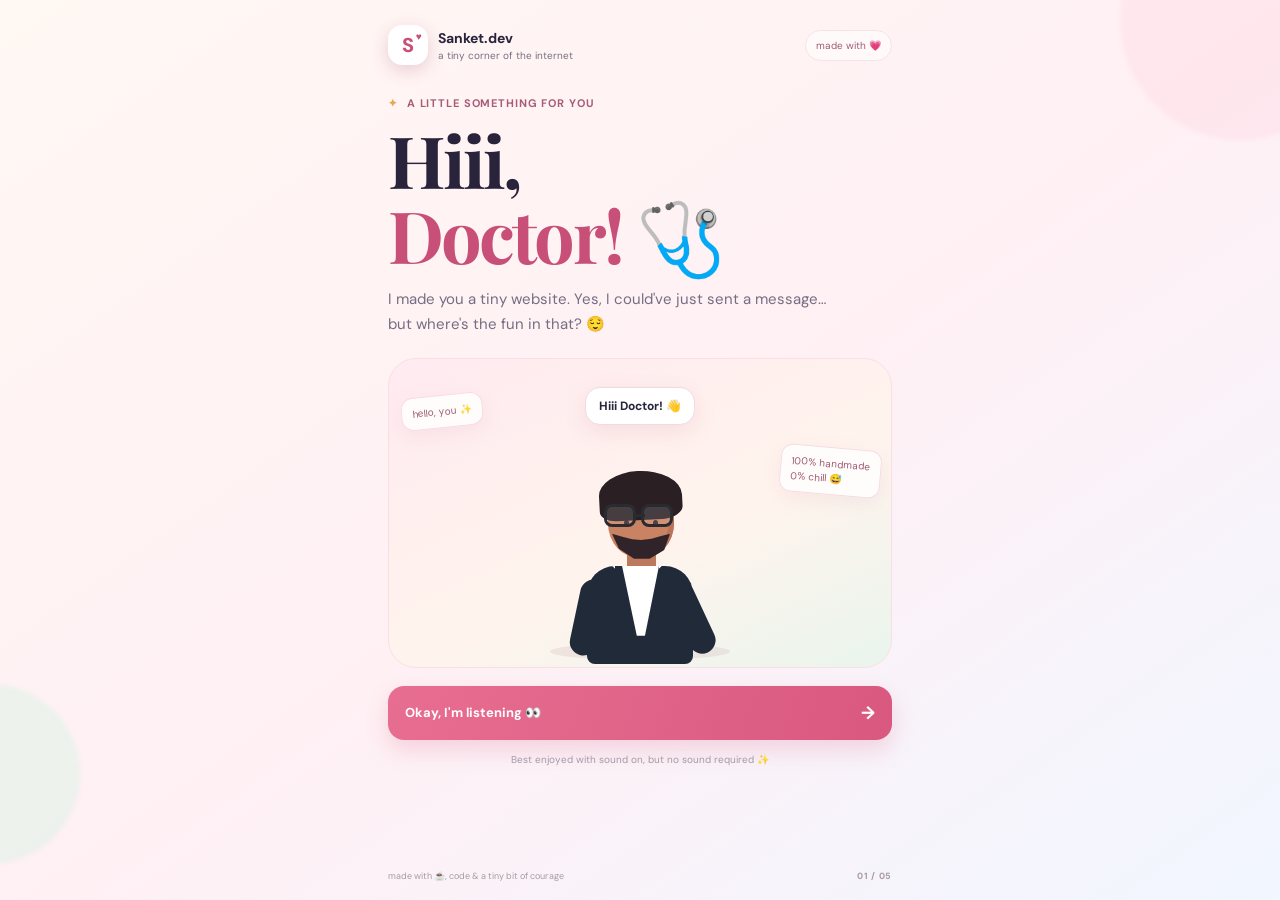
==== index.html @ 3d5e7c4a "Add files via upload" ====
<!doctype html>
<html lang="en">
<head>
  <meta charset="utf-8">
  <meta name="viewport" content="width=device-width, initial-scale=1, viewport-fit=cover">
  <meta name="theme-color" content="#fff5f0">
  <meta name="description" content="A tiny, playful website about fries, biryani, and good conversations.">
  <title>Hi, Doctor! 💗</title>
  <link rel="stylesheet" href="style.css">
</head>
<body>
  <div class="ambient ambient-one"></div>
  <div class="ambient ambient-two"></div>
  <main class="app-shell">
    <header class="topbar">
      <div class="brand-mark">S<span>♥</span></div>
      <div class="brand-copy"><strong>Sanket.dev</strong><small>a tiny corner of the internet</small></div>
      <div class="top-pill">made with 💗</div>
    </header>

    <section class="screen active" id="welcome" aria-labelledby="welcome-title">
      <div class="eyebrow"><span class="sparkle">✦</span> A little something for you</div>
      <h1 id="welcome-title">Hiii,<br><span class="pink-text">Doctor!</span> 🩺</h1>
      <p class="lead">I made you a tiny website. Yes, I could've just sent a message… but where's the fun in that? 😌</p>
      <div class="hero-stage">
        <div class="float-note note-left">hello, you ✨</div>
        <div class="avatar avatar-me" aria-label="A playful illustration of Sanket">
          <div class="hair"></div><div class="glasses"><i></i><i></i></div>
          <div class="face"><span class="eye e1"></span><span class="eye e2"></span><span class="smile"></span><span class="beard"></span></div>
          <div class="neck"></div><div class="body"><span class="shirt"></span><span class="lapel"></span></div>
          <div class="arm arm-left"></div><div class="arm arm-right"></div>
        </div>
        <div class="speech speech-me">Hiii Doctor! 👋</div>
        <div class="float-note note-right">100% handmade<br>0% chill 😅</div>
        <div class="floor-shadow"></div>
      </div>
      <button class="primary-btn" data-next="hello">Okay, I'm listening 👀 <span>→</span></button>
      <p class="tiny-note">Best enjoyed with sound on, but no sound required ✨</p>
    </section>

    <section class="screen" id="hello" aria-labelledby="hello-title">
      <div class="eyebrow">Plot twist: you showed up 💫</div>
      <h2 id="hello-title">And then… <span class="pink-text">you arrived.</span></h2>
      <p class="lead">Suddenly, this little corner got a lot cuter.</p>
      <div class="meet-stage">
        <div class="person-wrap person-left">
          <div class="avatar avatar-me small-avatar">
            <div class="hair"></div><div class="glasses"><i></i><i></i></div><div class="face"><span class="eye e1"></span><span class="eye e2"></span><span class="smile"></span><span class="beard"></span></div><div class="neck"></div><div class="body"><span class="shirt"></span><span class="lapel"></span></div><div class="arm arm-left"></div><div class="arm arm-right"></div>
          </div>
          <span class="person-label">Sanket</span>
        </div>
        <div class="handshake">🤝<span>nice to meet you!</span></div>
        <div class="person-wrap person-right">
          <div class="avatar avatar-her small-avatar">
            <div class="hair"></div><div class="face"><span class="eye e1"></span><span class="eye e2"></span><span class="smile"></span><span class="bindi"></span></div><div class="earring earring-left">✦</div><div class="earring earring-right">✦</div><div class="neck"></div><div class="body"><span class="saree-fold"></span><span class="saree-border"></span></div><div class="arm arm-left"></div><div class="arm arm-right"></div>
          </div>
          <span class="person-label">Doctor 💚</span>
        </div>
        <div class="speech speech-her">Hi! 😊</div>
        <div class="heart-float">♡</div>
      </div>
      <div class="soft-card"><span class="card-icon">💬</span><p><strong>My opening line?</strong><br>I'm much smoother in code than in real life. Please be patient. 😂</p></div>
      <button class="primary-btn" data-next="cafe">Continue the story <span>→</span></button>
    </section>

    <section class="screen" id="cafe" aria-labelledby="cafe-title">
      <div class="eyebrow">Chapter 02 · Café conversations ☕</div>
      <h2 id="cafe-title">Tell me about <span class="pink-text">you.</span></h2>
      <p class="lead">Here's what I remember about the lovely human behind the stethoscope…</p>
      <div class="cafe-scene">
        <div class="cafe-window"><span>☀️</span><i></i><i></i></div>
        <div class="table-top"></div>
        <div class="cafe-people">
          <div class="cafe-person">
            <div class="mini-head her-head">👩🏻‍⚕️</div>
            <div class="mini-body her-body"></div>
            <div class="cup">☕</div>
          </div>
          <div class="cafe-person">
            <div class="mini-head me-head">👨🏻‍💻</div>
            <div class="mini-body me-body"></div>
            <div class="cup">☕</div>
          </div>
        </div>
        <div class="table-front"></div>
        <span class="cafe-caption">coffee + conversations = a good start</span>
      </div>
      <div class="interest-grid">
        <article class="interest-card"><span>🍟</span><strong>Fries & biryani</strong><small>the important food groups</small></article>
        <article class="interest-card"><span>🎨</span><strong>Art & writing</strong><small>a creative soul</small></article>
        <article class="interest-card"><span>🩺</span><strong>MBBS life</strong><small>smart and hardworking</small></article>
        <article class="interest-card"><span>🚗</span><strong>Learning to drive</strong><small>future road-trip energy</small></article>
      </div>
      <div class="soft-card me-card"><span class="card-icon">🧑🏻‍💻</span><p><strong>And me?</strong><br>I love travelling, exploring new places, and building things with technology. Sometimes I build websites instead of just saying what I mean. Case in point: this one. 😅</p></div>
      <div class="green-flag"><span>💚</span><p><strong>Green flags matter.</strong><br>Clear communication, emotional intelligence, and small thoughtful gestures. No disappearing acts—unless the Wi-Fi disappears.</p></div>
      <button class="primary-btn" data-next="question">I have one important question… <span>→</span></button>
    </section>

    <section class="screen" id="question" aria-labelledby="question-title">
      <div class="eyebrow">The very important food proposal 🍟</div>
      <div class="question-art"><span class="food food-fries">🍟</span><span class="food food-biryani">🍛</span><span class="food food-heart">💗</span><span class="food food-coffee">☕</span></div>
      <h2 id="question-title">Are you ready for<br><span class="pink-text">fries & biryani?</span></h2>
      <p class="lead">Good food, zero pressure, and a chance to see if the conversation is as good offline. 😊</p>
      <div class="choice-buttons">
        <button class="primary-btn yes-btn" id="yesBtn">Yes, let's do it! 💗 <span>→</span></button>
        <button class="secondary-btn" id="thinkBtn">Need to think… 🤔</button>
      </div>
      <div class="reaction" id="reaction" role="status" aria-live="polite" hidden></div>
      <div class="dramatic-scene" id="dramaticScene" hidden>
        <div class="fainted">😵‍💫</div>
        <strong>Doctor, I need a doctor…</strong>
        <p>Six “Need to think…” clicks. My dramatic little heart couldn't handle the suspense. 💔😂</p>
        <button class="secondary-btn" id="reviveBtn">Revive him? 🩹</button>
      </div>
      <p class="tiny-note">P.S. Biryani is a serious commitment. I respect that. 😌</p>
    </section>

    <section class="screen" id="connect" aria-labelledby="connect-title">
      <div class="success-hearts">💗 ✨ 💗</div>
      <div class="eyebrow">She said yes! Or at least yes to the idea 🥹</div>
      <h2 id="connect-title">Okay, one tiny<br><span class="pink-text">question, Doctor…</span></h2>
      <p class="lead">Since we agree on fries, biryani and good conversations… may I have your Instagram or phone number?</p>
      <div class="permission-card">
        <span class="permission-icon">📱</span>
        <strong>Only if you're comfortable sharing. ❤️</strong>
        <small>You choose what you'd like to share—no pressure at all.</small>
      </div>
      <div class="choice-buttons">
        <button class="primary-btn" id="instaBtn">Instagram, maybe? 📸 <span>→</span></button>
        <button class="secondary-btn" id="phoneBtn">Phone number 📞</button>
        <button class="text-btn" id="laterBtn">I'll share when I'm ready 😊</button>
      </div>
      <div class="share-panel" id="sharePanel" hidden>
        <p id="shareMessage"></p>
        <p class="share-note">This is a demo page: nothing is sent or stored. If she chooses to share, she can tell you directly or use your profile link if you add one before publishing.</p>
      </div>
      <p class="tiny-note">Whatever your answer, thank you for making it to the end. You're pretty cool. 🌷</p>
    </section>

    <footer class="footer"><span>made with ☕, code & a tiny bit of courage</span><span id="progress">01 / 05</span></footer>
  </main>
  <script src="script.js"></script>
</body>
</html>
---- style.css ----
@import url('https://fonts.googleapis.com/css2?family=DM+Sans:wght@400;500;600;700&family=Playfair+Display:wght@600;700;800&display=swap');
:root{--ink:#29233b;--muted:#756e83;--pink:#ef7e9c;--pink-dark:#c74f78;--cream:#fff8f3;--mint:#dff2e8;--line:#f0dfe0;--shadow:0 20px 55px rgba(99,55,80,.12)}
*{box-sizing:border-box}html{scroll-behavior:smooth}body{margin:0;min-height:100vh;background:linear-gradient(145deg,#fff8f3 0%,#fff0f4 52%,#f1f6ff 100%);font-family:'DM Sans',sans-serif;color:var(--ink);overflow-x:hidden}.ambient{position:fixed;border-radius:50%;filter:blur(2px);opacity:.48;pointer-events:none;z-index:0}.ambient-one{width:240px;height:240px;top:-100px;right:-80px;background:#ffdce7}.ambient-two{width:180px;height:180px;bottom:4%;left:-100px;background:#d9f2e6}.app-shell{position:relative;z-index:1;width:min(100%,560px);min-height:100vh;margin:0 auto;padding:18px 20px 14px;display:flex;flex-direction:column}.topbar{display:flex;align-items:center;gap:10px;margin-bottom:24px}.brand-mark{width:40px;height:40px;border-radius:14px;background:#fff;display:grid;place-items:center;font-weight:800;font-size:20px;box-shadow:0 5px 18px #e9cbd5;color:var(--pink-dark);position:relative}.brand-mark span{font-size:10px;position:absolute;right:6px;top:5px}.brand-copy{display:flex;flex-direction:column;gap:2px}.brand-copy strong{font-size:14px}.brand-copy small{font-size:10px;color:var(--muted)}.top-pill{margin-left:auto;background:#fff9;border:1px solid #f4e4e7;border-radius:30px;padding:8px 10px;font-size:10px;color:#a15b76}.screen{display:none;animation:screenIn .55s cubic-bezier(.2,.8,.2,1) both;flex:1}.screen.active{display:flex;flex-direction:column}@keyframes screenIn{from{opacity:0;transform:translateY(14px)}to{opacity:1;transform:translateY(0)}}.eyebrow{font-size:11px;letter-spacing:.08em;text-transform:uppercase;color:#a85c79;font-weight:700;margin:7px 0 12px}.sparkle{color:#e9a84d;margin-right:5px}h1,h2{font-family:'Playfair Display',serif;letter-spacing:-.04em;margin:0;line-height:1.04}h1{font-size:clamp(48px,13vw,72px)}h2{font-size:clamp(34px,9vw,47px)}.pink-text{color:var(--pink-dark)}.lead{font-size:14px;line-height:1.7;color:var(--muted);margin:15px 0 18px;max-width:440px}.hero-stage{height:285px;position:relative;display:flex;align-items:flex-end;justify-content:center;margin:2px 0 18px;overflow:hidden;border-radius:28px;background:linear-gradient(155deg,#ffeaf0,#fff4ed 58%,#e9f5ed);border:1px solid #f9dfe5}.avatar{position:relative;width:132px;height:205px;flex:none;animation:walkIn 1.15s cubic-bezier(.2,.8,.2,1) both;transform-origin:bottom center}.avatar-me{z-index:2}.hair{position:absolute;z-index:4;width:83px;height:49px;left:25px;top:9px;background:#2a2024;border-radius:48% 52% 25% 20%;transform:rotate(-3deg)}.face{position:absolute;z-index:3;top:24px;left:34px;width:66px;height:72px;border-radius:43% 43% 48% 48%;background:#c98262;box-shadow:inset -5px -2px 0 #b87358}.glasses{position:absolute;z-index:6;top:42px;left:30px;width:75px;display:flex;gap:5px}.glasses i{display:block;width:32px;height:23px;border:3px solid #292b31;border-radius:8px;background:#ffffff22}.glasses:after{content:"";position:absolute;top:10px;left:32px;width:9px;height:3px;background:#292b31}.eye{position:absolute;top:34px;width:5px;height:6px;border-radius:50%;background:#34232a}.e1{left:16px}.e2{right:16px}.smile{position:absolute;left:25px;top:51px;width:18px;height:9px;border-bottom:2px solid #6e3034;border-radius:50%}.beard{position:absolute;left:4px;right:4px;bottom:-1px;height:25px;background:#30242a;border-radius:0 0 45% 45%;clip-path:polygon(0 0,18% 12%,35% 22%,50% 25%,68% 20%,83% 10%,100% 0,90% 65%,65% 100%,38% 100%,12% 60%)}.neck{position:absolute;top:85px;left:53px;width:29px;height:27px;background:#bd795d;z-index:2}.body{position:absolute;top:104px;left:13px;width:106px;height:98px;background:#202a39;border-radius:28px 28px 8px 8px;z-index:2;overflow:hidden}.shirt{position:absolute;left:35px;top:0;width:37px;height:70px;background:#fff;clip-path:polygon(0 0,100% 0,62% 100%,40% 100%)}.lapel{position:absolute;left:25px;top:0;width:50px;height:40px;border-left:3px solid #fff;border-right:3px solid #fff;clip-path:polygon(0 0,50% 60%,100% 0)}.arm{position:absolute;z-index:1;top:117px;width:27px;height:77px;border-radius:18px;background:#202a39}.arm-left{left:1px;transform:rotate(12deg)}.arm-right{right:1px;transform:rotate(-25deg)}.float-note{position:absolute;font-size:10px;line-height:1.5;color:#9d5873;background:#ffffffd9;border:1px solid #f6dce4;padding:8px 10px;border-radius:12px;box-shadow:0 6px 18px #d6a7b52b}.note-left{left:12px;top:36px;transform:rotate(-6deg)}.note-right{right:10px;top:88px;transform:rotate(5deg)}.speech{position:absolute;z-index:7;background:#fff;border:1px solid #f4d9e1;padding:10px 13px;border-radius:15px;box-shadow:0 7px 22px #b76a7d22;font-size:12px;font-weight:700;animation:bob 2.5s ease-in-out infinite}.speech-me{top:28px;left:50%;transform:translateX(-50%)}.floor-shadow{position:absolute;bottom:7px;width:180px;height:17px;background:#b27b8c24;border-radius:50%}.primary-btn,.secondary-btn,.text-btn{font-family:inherit;font-size:13px;font-weight:700;border:0;border-radius:16px;padding:15px 17px;cursor:pointer;transition:transform .2s,box-shadow .2s;display:flex;align-items:center;justify-content:center;gap:10px;width:100%;-webkit-tap-highlight-color:transparent}.primary-btn{background:linear-gradient(110deg,#e86e91,#d95880);color:white;box-shadow:0 10px 22px #d9588036}.primary-btn span{font-size:18px;margin-left:auto}.primary-btn:active,.secondary-btn:active{transform:scale(.98)}.secondary-btn{background:#fff;color:#72586b;border:1px solid #efd9e2;box-shadow:0 5px 15px #7c49620b}.text-btn{background:transparent;color:#8a7180;font-weight:600;padding:12px}.tiny-note{text-align:center;font-size:10px;color:#a49aa6;margin:12px 0 5px;line-height:1.5}.meet-stage{height:300px;position:relative;border-radius:28px;background:linear-gradient(140deg,#f5e8fa,#fff1e8 55%,#e4f5ec);border:1px solid #f1e0e7;overflow:hidden;display:flex;align-items:flex-end;justify-content:space-around;padding:0 10px;margin:5px 0 18px}.person-wrap{display:flex;flex-direction:column;align-items:center;z-index:2}.small-avatar{transform:scale(.82);transform-origin:bottom center;margin-bottom:-2px}.avatar-her .hair{left:21px;width:91px;height:111px;top:0;border-radius:48% 48% 18% 18%;background:#201b20}.avatar-her .face{top:26px;left:36px;width:60px;height:70px;background:#e3ac8b;box-shadow:inset -4px -2px #cf977b}.avatar-her .eye{top:35px}.avatar-her .smile{top:51px;border-color:#a84f5d}.avatar-her .bindi{position:absolute;left:29px;top:25px;width:5px;height:5px;background:#b73555;border-radius:50%}.avatar-her .body{left:9px;width:112px;height:99px;background:#769c7c;border-radius:22px 22px 0 0}.avatar-her .saree-fold{position:absolute;inset:0;background:linear-gradient(125deg,transparent 0 32%,#c4a05c 33% 37%,#64896c 38% 62%,#e1c477 63% 67%,#789f7d 68%)}.avatar-her .saree-border{position:absolute;right:8px;top:0;width:8px;height:100%;background:#c8a45d}.earring{position:absolute;z-index:7;top:76px;color:#d9b65e;font-size:17px}.earring-left{left:26px}.earring-right{right:24px}.person-label{font-size:11px;background:#fff;padding:6px 11px;border-radius:20px;margin-bottom:13px;box-shadow:0 4px 10px #6b4a5012}.handshake{position:absolute;top:46%;left:50%;transform:translate(-50%,-50%);font-size:32px;z-index:5;animation:bob 2s ease-in-out infinite;display:flex;flex-direction:column;align-items:center}.handshake span{font-size:9px;color:#9b6479;background:#fff;padding:5px 7px;border-radius:8px;white-space:nowrap;margin-top:4px}.speech-her{right:13px;top:22px}.heart-float{position:absolute;top:40px;left:24px;font-size:32px;color:#e8789b;animation:bob 2.7s infinite}.soft-card,.green-flag{display:flex;gap:12px;align-items:flex-start;background:#ffffffb8;border:1px solid #f1e1e7;border-radius:18px;padding:14px;margin:0 0 14px}.card-icon{font-size:23px}.soft-card p,.green-flag p{margin:0;font-size:12px;line-height:1.65;color:var(--muted)}.soft-card strong,.green-flag strong{color:var(--ink)}.cafe-scene{height:205px;position:relative;overflow:hidden;border-radius:24px;margin:0 0 17px;background:linear-gradient(#f8e5dc,#fff0e8);border:1px solid #f0dbd6}.cafe-window{position:absolute;top:15px;left:18px;width:105px;height:78px;border:5px solid #fffaf0;border-radius:7px;background:linear-gradient(140deg,#c7e6ed,#f7e9cb);display:flex;align-items:center;justify-content:center;gap:20px}.cafe-window span{font-size:23px}.cafe-window i{height:100%;width:3px;background:#fffaf0}.table-top{position:absolute;bottom:44px;left:7%;right:7%;height:23px;border-radius:50%;background:#b77c63;box-shadow:0 6px 0 #99614f}.table-front{position:absolute;bottom:0;left:19%;right:19%;height:48px;background:#b77c63;clip-path:polygon(0 0,100% 0,85% 100%,15% 100%)}.cafe-people{position:absolute;bottom:45px;left:22%;right:22%;display:flex;justify-content:space-between;z-index:2}.cafe-person{position:relative;width:75px;height:105px}.mini-head{position:absolute;top:0;width:58px;height:57px;border-radius:48% 48% 43% 43%;display:grid;place-items:center;font-size:37px;z-index:2}.her-head{left:0;background:#edc0a7}.me-head{right:0;background:#d5a184}.mini-body{position:absolute;bottom:0;width:65px;height:65px;border-radius:25px 25px 0 0}.her-body{left:-4px;background:#789a7a}.me-body{right:-4px;background:#303c4d}.cup{position:absolute;z-index:5;bottom:12px;left:28px;font-size:20px}.cafe-caption{position:absolute;bottom:10px;left:0;right:0;text-align:center;font-size:10px;color:#fff7f0;z-index:4}.interest-grid{display:grid;grid-template-columns:1fr 1fr;gap:9px;margin-bottom:14px}.interest-card{padding:13px 11px;border-radius:17px;border:1px solid #f2e2e8;background:#ffffffc9;display:grid;grid-template-columns:34px 1fr;align-items:center;column-gap:7px;box-shadow:0 6px 15px #9a637b08}.interest-card>span{font-size:25px;grid-row:span 2}.interest-card strong{font-size:11px}.interest-card small{font-size:9px;color:#9a8b9a;margin-top:3px}.me-card{background:#f1f7ff;border-color:#e0eaf8}.green-flag{background:#eff8f0;border-color:#d8ebdc;margin-bottom:16px}.green-flag>span{font-size:23px}.question-art{height:155px;position:relative;display:flex;align-items:center;justify-content:center;gap:14px;margin:0 0 7px;background:radial-gradient(ellipse at center,#fff 0,#fff4f6 65%,transparent 66%)}.food{display:inline-grid;place-items:center;border-radius:22px;background:#fff;box-shadow:0 12px 28px #c77d8e20;animation:bob 2.5s ease-in-out infinite}.food-fries{font-size:49px;width:86px;height:86px;transform:rotate(-9deg)}.food-biryani{font-size:46px;width:88px;height:88px;animation-delay:.3s;transform:rotate(7deg)}.food-heart{position:absolute;top:0;right:17%;font-size:24px;background:transparent;box-shadow:none;animation:heartBeat 1.4s infinite}.food-coffee{position:absolute;bottom:0;left:16%;font-size:25px;background:transparent;box-shadow:none}.choice-buttons{display:flex;flex-direction:column;gap:10px;margin-top:8px}.yes-btn{margin-bottom:0}.reaction{background:#fff;border:1px solid #f1dce4;border-radius:16px;padding:13px 14px;margin-top:13px;font-size:12px;line-height:1.6;color:#8b526b;text-align:center;animation:screenIn .3s both}.dramatic-scene{margin-top:15px;border-radius:20px;padding:18px;text-align:center;background:#f3eafb;border:1px solid #e5d7f3;animation:screenIn .45s both}.fainted{font-size:46px;animation:wobble 1.2s infinite}.dramatic-scene strong{display:block;margin:8px 0}.dramatic-scene p{font-size:12px;line-height:1.6;color:#796c88}.success-hearts{text-align:center;font-size:28px;letter-spacing:8px;margin:15px 0 17px;animation:heartBeat 1.4s infinite}.permission-card{background:#eff8f0;border:1px solid #d6ebdc;border-radius:20px;padding:19px;display:flex;flex-direction:column;align-items:center;text-align:center;gap:9px;margin:5px 0 14px}.permission-icon{font-size:34px}.permission-card strong{font-size:13px}.permission-card small{font-size:11px;line-height:1.5;color:#728577}.share-panel{background:#fff;border:1px solid #f0dce3;border-radius:16px;padding:13px;margin-top:12px;animation:screenIn .3s both}.share-panel p{font-size:12px;line-height:1.6;margin:0;color:#75586a}.share-panel .share-note{font-size:10px;color:#9a8d98;margin-top:8px}.footer{display:flex;justify-content:space-between;align-items:center;padding-top:18px;margin-top:auto;font-size:9px;color:#a89aa5}.footer span:last-child{font-weight:700;letter-spacing:.08em}.hidden{display:none!important}@keyframes bob{0%,100%{translate:0 0}50%{translate:0 -7px}}@keyframes heartBeat{0%,100%{scale:1}15%{scale:1.15}30%{scale:1}}@keyframes walkIn{from{transform:translateX(-80px) scale(.92);opacity:0}to{transform:translateX(0) scale(1);opacity:1}}@keyframes wobble{0%,100%{transform:rotate(-8deg)}50%{transform:rotate(8deg)}}@media(min-width:520px){.app-shell{padding:25px 28px 18px}.hero-stage{height:310px}.lead{font-size:15px}.interest-card{padding:15px}.screen{padding-bottom:10px}}@media(prefers-reduced-motion:reduce){*,*:before,*:after{animation-duration:.01ms!important;animation-iteration-count:1!important;scroll-behavior:auto!important}}
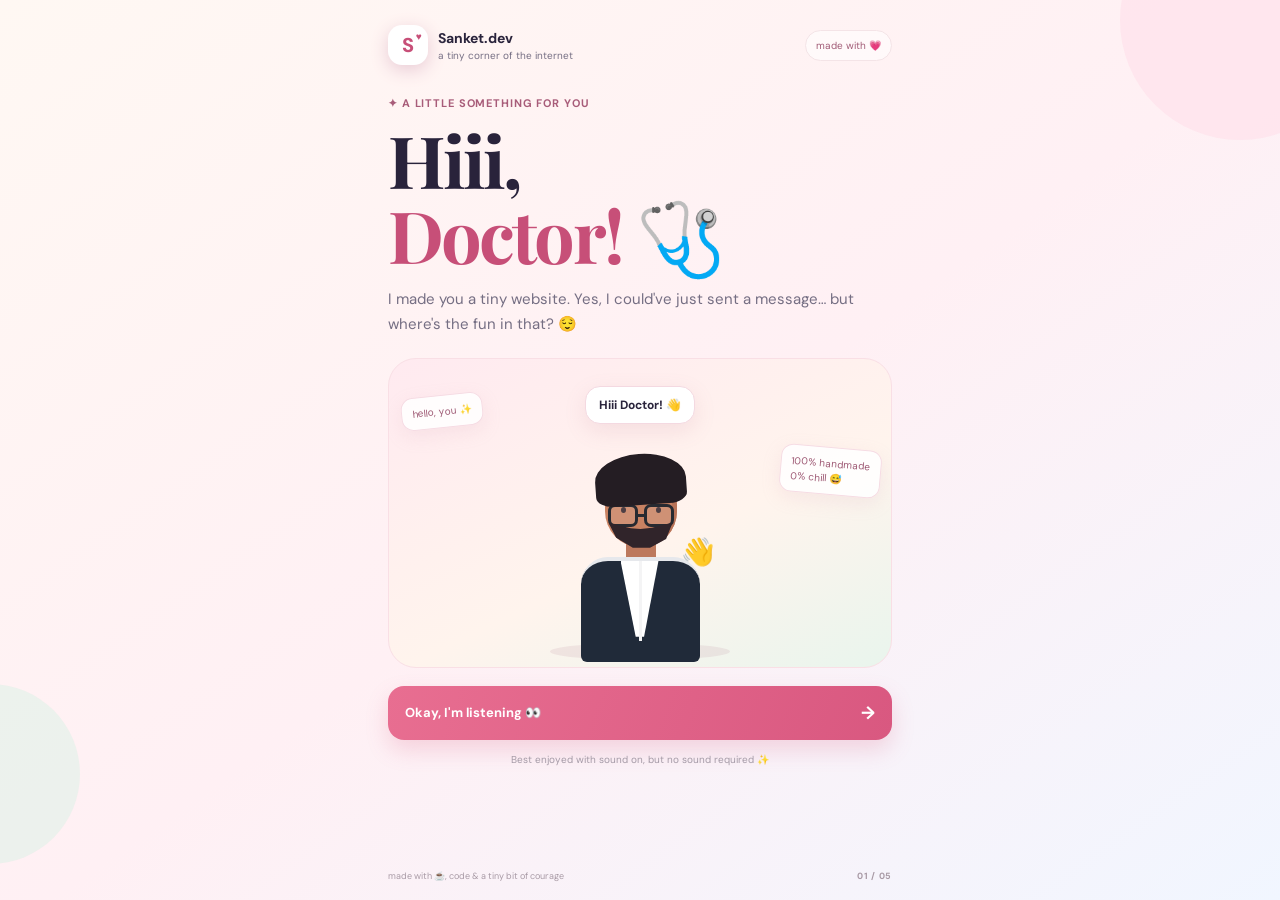
==== commit 134c7929: "Add files via upload" ====
--- a/index.html
+++ b/index.html
@@ -1,144 +1,72 @@
 <!doctype html>
 <html lang="en">
 <head>
-  <meta charset="utf-8">
-  <meta name="viewport" content="width=device-width, initial-scale=1, viewport-fit=cover">
-  <meta name="theme-color" content="#fff5f0">
-  <meta name="description" content="A tiny, playful website about fries, biryani, and good conversations.">
-  <title>Hi, Doctor! 💗</title>
-  <link rel="stylesheet" href="style.css">
+<meta charset="utf-8"><meta name="viewport" content="width=device-width, initial-scale=1, viewport-fit=cover">
+<meta name="theme-color" content="#fff5f0"><title>Hi, Doctor! 💗</title>
+<link rel="stylesheet" href="style.css">
 </head>
 <body>
-  <div class="ambient ambient-one"></div>
-  <div class="ambient ambient-two"></div>
-  <main class="app-shell">
-    <header class="topbar">
-      <div class="brand-mark">S<span>♥</span></div>
-      <div class="brand-copy"><strong>Sanket.dev</strong><small>a tiny corner of the internet</small></div>
-      <div class="top-pill">made with 💗</div>
-    </header>
+<div class="ambient a1"></div><div class="ambient a2"></div>
+<main class="app-shell">
+<header class="topbar"><div class="brand-mark">S<span>♥</span></div><div class="brand-copy"><strong>Sanket.dev</strong><small>a tiny corner of the internet</small></div><span class="top-pill">made with 💗</span></header>
 
-    <section class="screen active" id="welcome" aria-labelledby="welcome-title">
-      <div class="eyebrow"><span class="sparkle">✦</span> A little something for you</div>
-      <h1 id="welcome-title">Hiii,<br><span class="pink-text">Doctor!</span> 🩺</h1>
-      <p class="lead">I made you a tiny website. Yes, I could've just sent a message… but where's the fun in that? 😌</p>
-      <div class="hero-stage">
-        <div class="float-note note-left">hello, you ✨</div>
-        <div class="avatar avatar-me" aria-label="A playful illustration of Sanket">
-          <div class="hair"></div><div class="glasses"><i></i><i></i></div>
-          <div class="face"><span class="eye e1"></span><span class="eye e2"></span><span class="smile"></span><span class="beard"></span></div>
-          <div class="neck"></div><div class="body"><span class="shirt"></span><span class="lapel"></span></div>
-          <div class="arm arm-left"></div><div class="arm arm-right"></div>
-        </div>
-        <div class="speech speech-me">Hiii Doctor! 👋</div>
-        <div class="float-note note-right">100% handmade<br>0% chill 😅</div>
-        <div class="floor-shadow"></div>
-      </div>
-      <button class="primary-btn" data-next="hello">Okay, I'm listening 👀 <span>→</span></button>
-      <p class="tiny-note">Best enjoyed with sound on, but no sound required ✨</p>
-    </section>
+<section class="screen active" id="welcome">
+<div class="eyebrow">✦ A little something for you</div><h1>Hiii,<br><span class="pink">Doctor!</span> 🩺</h1>
+<p class="lead">I made you a tiny website. Yes, I could've just sent a message… but where's the fun in that? 😌</p>
+<div class="hero-stage">
+<div class="note note-left">hello, you ✨</div>
+<div class="character me-character" role="img" aria-label="Stylized illustration of Sanket wearing glasses and a black jacket"><div class="char-hair"></div><div class="char-face"><i class="eye e1"></i><i class="eye e2"></i><i class="glasses g1"></i><i class="glasses g2"></i><i class="bridge"></i><i class="smile"></i><i class="beard"></i></div><div class="neck"></div><div class="jacket"><i class="tee"></i><i class="jacket-line"></i></div><div class="hand wave">👋</div></div>
+<div class="speech">Hiii Doctor! 👋</div><div class="note note-right">100% handmade<br>0% chill 😅</div><div class="shadow"></div>
+</div>
+<button class="primary" data-next="hello">Okay, I'm listening 👀 <span>→</span></button><p class="tiny">Best enjoyed with sound on, but no sound required ✨</p>
+</section>
 
-    <section class="screen" id="hello" aria-labelledby="hello-title">
-      <div class="eyebrow">Plot twist: you showed up 💫</div>
-      <h2 id="hello-title">And then… <span class="pink-text">you arrived.</span></h2>
-      <p class="lead">Suddenly, this little corner got a lot cuter.</p>
-      <div class="meet-stage">
-        <div class="person-wrap person-left">
-          <div class="avatar avatar-me small-avatar">
-            <div class="hair"></div><div class="glasses"><i></i><i></i></div><div class="face"><span class="eye e1"></span><span class="eye e2"></span><span class="smile"></span><span class="beard"></span></div><div class="neck"></div><div class="body"><span class="shirt"></span><span class="lapel"></span></div><div class="arm arm-left"></div><div class="arm arm-right"></div>
-          </div>
-          <span class="person-label">Sanket</span>
-        </div>
-        <div class="handshake">🤝<span>nice to meet you!</span></div>
-        <div class="person-wrap person-right">
-          <div class="avatar avatar-her small-avatar">
-            <div class="hair"></div><div class="face"><span class="eye e1"></span><span class="eye e2"></span><span class="smile"></span><span class="bindi"></span></div><div class="earring earring-left">✦</div><div class="earring earring-right">✦</div><div class="neck"></div><div class="body"><span class="saree-fold"></span><span class="saree-border"></span></div><div class="arm arm-left"></div><div class="arm arm-right"></div>
-          </div>
-          <span class="person-label">Doctor 💚</span>
-        </div>
-        <div class="speech speech-her">Hi! 😊</div>
-        <div class="heart-float">♡</div>
-      </div>
-      <div class="soft-card"><span class="card-icon">💬</span><p><strong>My opening line?</strong><br>I'm much smoother in code than in real life. Please be patient. 😂</p></div>
-      <button class="primary-btn" data-next="cafe">Continue the story <span>→</span></button>
-    </section>
+<section class="screen" id="hello">
+<div class="eyebrow">Plot twist: you showed up 💫</div><h2>And then… <span class="pink">you arrived.</span></h2><p class="lead">Suddenly, this little corner got a lot cuter.</p>
+<div class="meet-stage">
+<div class="person"><div class="character mini me-character"><div class="char-hair"></div><div class="char-face"><i class="eye e1"></i><i class="eye e2"></i><i class="glasses g1"></i><i class="glasses g2"></i><i class="bridge"></i><i class="smile"></i><i class="beard"></i></div><div class="neck"></div><div class="jacket"><i class="tee"></i><i class="jacket-line"></i></div></div><span>Sanket</span></div>
+<div class="handshake">🤝<small>nice to meet you!</small></div>
+<div class="person her-enter"><div class="character mini her-character"><div class="long-hair"></div><div class="char-face"><i class="eye e1"></i><i class="eye e2"></i><i class="smile"></i><i class="bindi"></i></div><i class="earring left">✦</i><i class="earring right">✦</i><div class="neck"></div><div class="saree"><i class="saree-fold"></i><i class="saree-edge"></i></div></div><span>Doctor 💚</span></div><div class="her-speech">Hi! 😊</div><div class="heart">♡</div>
+</div>
+<div class="soft-card"><span>💬</span><p><strong>My opening line?</strong><br>I'm much smoother in code than in real life. Please be patient. 😂</p></div>
+<button class="primary" data-next="cafe">Continue the story <span>→</span></button>
+</section>
 
-    <section class="screen" id="cafe" aria-labelledby="cafe-title">
-      <div class="eyebrow">Chapter 02 · Café conversations ☕</div>
-      <h2 id="cafe-title">Tell me about <span class="pink-text">you.</span></h2>
-      <p class="lead">Here's what I remember about the lovely human behind the stethoscope…</p>
-      <div class="cafe-scene">
-        <div class="cafe-window"><span>☀️</span><i></i><i></i></div>
-        <div class="table-top"></div>
-        <div class="cafe-people">
-          <div class="cafe-person">
-            <div class="mini-head her-head">👩🏻‍⚕️</div>
-            <div class="mini-body her-body"></div>
-            <div class="cup">☕</div>
-          </div>
-          <div class="cafe-person">
-            <div class="mini-head me-head">👨🏻‍💻</div>
-            <div class="mini-body me-body"></div>
-            <div class="cup">☕</div>
-          </div>
-        </div>
-        <div class="table-front"></div>
-        <span class="cafe-caption">coffee + conversations = a good start</span>
-      </div>
-      <div class="interest-grid">
-        <article class="interest-card"><span>🍟</span><strong>Fries & biryani</strong><small>the important food groups</small></article>
-        <article class="interest-card"><span>🎨</span><strong>Art & writing</strong><small>a creative soul</small></article>
-        <article class="interest-card"><span>🩺</span><strong>MBBS life</strong><small>smart and hardworking</small></article>
-        <article class="interest-card"><span>🚗</span><strong>Learning to drive</strong><small>future road-trip energy</small></article>
-      </div>
-      <div class="soft-card me-card"><span class="card-icon">🧑🏻‍💻</span><p><strong>And me?</strong><br>I love travelling, exploring new places, and building things with technology. Sometimes I build websites instead of just saying what I mean. Case in point: this one. 😅</p></div>
-      <div class="green-flag"><span>💚</span><p><strong>Green flags matter.</strong><br>Clear communication, emotional intelligence, and small thoughtful gestures. No disappearing acts—unless the Wi-Fi disappears.</p></div>
-      <button class="primary-btn" data-next="question">I have one important question… <span>→</span></button>
-    </section>
+<section class="screen" id="cafe">
+<div class="eyebrow">Chapter 02 · Café conversations ☕</div><h2>Tell me about <span class="pink">you.</span></h2><p class="lead">Here's what I remember about the lovely human behind the stethoscope…</p>
+<div class="cafe-scene"><div class="window">☀️</div><div class="cafe-people"><div class="cafe-avatar her-cafe">👩🏻‍⚕️</div><div class="cafe-avatar me-cafe">👨🏻‍💻</div></div><div class="table"></div><div class="cups">☕　　　　 ☕</div><div class="caption">coffee + conversations = a good start</div></div>
+<div class="interest-grid"><article><span>🍟</span><strong>Fries & biryani</strong><small>the important food groups</small></article><article><span>🎨</span><strong>Art & writing</strong><small>a creative soul</small></article><article><span>🩺</span><strong>MBBS life</strong><small>smart and hardworking</small></article><article><span>🚗</span><strong>Learning to drive</strong><small>future road-trip energy</small></article></div>
+<div class="soft-card"><span>🧑🏻‍💻</span><p><strong>And me?</strong><br>I love travelling, exploring new places, and building things with technology. Sometimes I build websites instead of just saying what I mean. Case in point: this one. 😅</p></div>
+<div class="green-card"><span>💚</span><p><strong>Green flags matter.</strong><br>Clear communication, emotional intelligence, and small thoughtful gestures. No disappearing acts—unless the Wi-Fi disappears.</p></div>
+<button class="primary" data-next="question">I have one important question… <span>→</span></button>
+</section>
 
-    <section class="screen" id="question" aria-labelledby="question-title">
-      <div class="eyebrow">The very important food proposal 🍟</div>
-      <div class="question-art"><span class="food food-fries">🍟</span><span class="food food-biryani">🍛</span><span class="food food-heart">💗</span><span class="food food-coffee">☕</span></div>
-      <h2 id="question-title">Are you ready for<br><span class="pink-text">fries & biryani?</span></h2>
-      <p class="lead">Good food, zero pressure, and a chance to see if the conversation is as good offline. 😊</p>
-      <div class="choice-buttons">
-        <button class="primary-btn yes-btn" id="yesBtn">Yes, let's do it! 💗 <span>→</span></button>
-        <button class="secondary-btn" id="thinkBtn">Need to think… 🤔</button>
-      </div>
-      <div class="reaction" id="reaction" role="status" aria-live="polite" hidden></div>
-      <div class="dramatic-scene" id="dramaticScene" hidden>
-        <div class="fainted">😵‍💫</div>
-        <strong>Doctor, I need a doctor…</strong>
-        <p>Six “Need to think…” clicks. My dramatic little heart couldn't handle the suspense. 💔😂</p>
-        <button class="secondary-btn" id="reviveBtn">Revive him? 🩹</button>
-      </div>
-      <p class="tiny-note">P.S. Biryani is a serious commitment. I respect that. 😌</p>
-    </section>
+<section class="screen" id="question">
+<div class="eyebrow">The very important food proposal 🍟</div><div class="food-art"><span>🍟</span><span>🍛</span><i>💗</i></div>
+<h2>Are you ready for<br><span class="pink">fries & biryani?</span></h2><p class="lead">Good food, zero pressure, and a chance to see if the conversation is as good offline. 😊</p>
+<div class="choices"><button class="primary" id="yesBtn">Yes, let's do it! 💗 <span>→</span></button><button class="secondary" id="thinkBtn">Need to think… 🤔</button></div>
+<div class="reaction" id="reaction" hidden aria-live="polite"></div><div class="dramatic" id="dramatic" hidden><div>😵‍💫</div><strong>Doctor, I need a doctor…</strong><p>Six “Need to think…” clicks. My dramatic little heart couldn't handle the suspense. 💔😂</p><button class="secondary" id="reviveBtn">Revive him? 🩹</button></div>
+<p class="tiny">P.S. Biryani is a serious commitment. I respect that. 😌</p>
+</section>
 
-    <section class="screen" id="connect" aria-labelledby="connect-title">
-      <div class="success-hearts">💗 ✨ 💗</div>
-      <div class="eyebrow">She said yes! Or at least yes to the idea 🥹</div>
-      <h2 id="connect-title">Okay, one tiny<br><span class="pink-text">question, Doctor…</span></h2>
-      <p class="lead">Since we agree on fries, biryani and good conversations… may I have your Instagram or phone number?</p>
-      <div class="permission-card">
-        <span class="permission-icon">📱</span>
-        <strong>Only if you're comfortable sharing. ❤️</strong>
-        <small>You choose what you'd like to share—no pressure at all.</small>
-      </div>
-      <div class="choice-buttons">
-        <button class="primary-btn" id="instaBtn">Instagram, maybe? 📸 <span>→</span></button>
-        <button class="secondary-btn" id="phoneBtn">Phone number 📞</button>
-        <button class="text-btn" id="laterBtn">I'll share when I'm ready 😊</button>
-      </div>
-      <div class="share-panel" id="sharePanel" hidden>
-        <p id="shareMessage"></p>
-        <p class="share-note">This is a demo page: nothing is sent or stored. If she chooses to share, she can tell you directly or use your profile link if you add one before publishing.</p>
-      </div>
-      <p class="tiny-note">Whatever your answer, thank you for making it to the end. You're pretty cool. 🌷</p>
-    </section>
-
-    <footer class="footer"><span>made with ☕, code & a tiny bit of courage</span><span id="progress">01 / 05</span></footer>
-  </main>
-  <script src="script.js"></script>
-</body>
-</html>
+<section class="screen" id="connect">
+<div class="success">💗 ✨ 💗</div><div class="eyebrow">She said yes! 🥹</div><h2>Okay, one tiny<br><span class="pink">question, Doctor…</span></h2>
+<p class="lead">Since we agree on fries, biryani and good conversations… may I have your Instagram or phone number?</p>
+<div class="consent"><span>📱</span><strong>Only share what you're comfortable sharing. ❤️</strong><small>Your details will be submitted only when you tap the button below.</small></div>
+<form id="answerForm">
+<label for="contactChoice">What would you prefer to share?</label>
+<div class="radio-row"><label><input type="radio" name="contactChoice" value="Instagram" checked> Instagram</label><label><input type="radio" name="contactChoice" value="Phone number"> Phone number</label><label><input type="radio" name="contactChoice" value="Neither yet"> Not yet</label></div>
+<label for="contactValue" id="contactLabel">Instagram handle (optional)</label>
+<input id="contactValue" name="contactValue" type="text" maxlength="100" autocomplete="off" placeholder="@yourhandle">
+<label for="note">Anything you'd like to say? (optional)</label><textarea id="note" name="note" maxlength="500" rows="3" placeholder="A tiny message…"></textarea>
+<label class="consent-check"><input type="checkbox" id="consentCheck" required> I’m comfortable sharing the details I entered above with Sanket.</label>
+<button class="primary" type="submit" id="submitBtn">Send my answer 💌 <span>→</span></button>
+<p class="form-help" id="formStatus" aria-live="polite">This form needs a private form endpoint to be configured before it can send anything.</p>
+</form>
+<button class="text-button" id="skipBtn">I'll share when I'm ready 😊</button>
+<div class="reaction" id="skipMessage" hidden>No pressure at all. 😊 Thanks for checking out my little website, Doctor. Hope it made you smile. 🌷</div>
+<p class="tiny">You can leave the contact field blank or choose “Not yet”.</p>
+</section>
+<footer class="footer"><span>made with ☕, code & a tiny bit of courage</span><span id="progress">01 / 05</span></footer>
+</main><script src="script.js"></script>
+</body></html>
--- a/style.css
+++ b/style.css
@@ -1,3 +1,2 @@
 @import url('https://fonts.googleapis.com/css2?family=DM+Sans:wght@400;500;600;700&family=Playfair+Display:wght@600;700;800&display=swap');
-:root{--ink:#29233b;--muted:#756e83;--pink:#ef7e9c;--pink-dark:#c74f78;--cream:#fff8f3;--mint:#dff2e8;--line:#f0dfe0;--shadow:0 20px 55px rgba(99,55,80,.12)}
-*{box-sizing:border-box}html{scroll-behavior:smooth}body{margin:0;min-height:100vh;background:linear-gradient(145deg,#fff8f3 0%,#fff0f4 52%,#f1f6ff 100%);font-family:'DM Sans',sans-serif;color:var(--ink);overflow-x:hidden}.ambient{position:fixed;border-radius:50%;filter:blur(2px);opacity:.48;pointer-events:none;z-index:0}.ambient-one{width:240px;height:240px;top:-100px;right:-80px;background:#ffdce7}.ambient-two{width:180px;height:180px;bottom:4%;left:-100px;background:#d9f2e6}.app-shell{position:relative;z-index:1;width:min(100%,560px);min-height:100vh;margin:0 auto;padding:18px 20px 14px;display:flex;flex-direction:column}.topbar{display:flex;align-items:center;gap:10px;margin-bottom:24px}.brand-mark{width:40px;height:40px;border-radius:14px;background:#fff;display:grid;place-items:center;font-weight:800;font-size:20px;box-shadow:0 5px 18px #e9cbd5;color:var(--pink-dark);position:relative}.brand-mark span{font-size:10px;position:absolute;right:6px;top:5px}.brand-copy{display:flex;flex-direction:column;gap:2px}.brand-copy strong{font-size:14px}.brand-copy small{font-size:10px;color:var(--muted)}.top-pill{margin-left:auto;background:#fff9;border:1px solid #f4e4e7;border-radius:30px;padding:8px 10px;font-size:10px;color:#a15b76}.screen{display:none;animation:screenIn .55s cubic-bezier(.2,.8,.2,1) both;flex:1}.screen.active{display:flex;flex-direction:column}@keyframes screenIn{from{opacity:0;transform:translateY(14px)}to{opacity:1;transform:translateY(0)}}.eyebrow{font-size:11px;letter-spacing:.08em;text-transform:uppercase;color:#a85c79;font-weight:700;margin:7px 0 12px}.sparkle{color:#e9a84d;margin-right:5px}h1,h2{font-family:'Playfair Display',serif;letter-spacing:-.04em;margin:0;line-height:1.04}h1{font-size:clamp(48px,13vw,72px)}h2{font-size:clamp(34px,9vw,47px)}.pink-text{color:var(--pink-dark)}.lead{font-size:14px;line-height:1.7;color:var(--muted);margin:15px 0 18px;max-width:440px}.hero-stage{height:285px;position:relative;display:flex;align-items:flex-end;justify-content:center;margin:2px 0 18px;overflow:hidden;border-radius:28px;background:linear-gradient(155deg,#ffeaf0,#fff4ed 58%,#e9f5ed);border:1px solid #f9dfe5}.avatar{position:relative;width:132px;height:205px;flex:none;animation:walkIn 1.15s cubic-bezier(.2,.8,.2,1) both;transform-origin:bottom center}.avatar-me{z-index:2}.hair{position:absolute;z-index:4;width:83px;height:49px;left:25px;top:9px;background:#2a2024;border-radius:48% 52% 25% 20%;transform:rotate(-3deg)}.face{position:absolute;z-index:3;top:24px;left:34px;width:66px;height:72px;border-radius:43% 43% 48% 48%;background:#c98262;box-shadow:inset -5px -2px 0 #b87358}.glasses{position:absolute;z-index:6;top:42px;left:30px;width:75px;display:flex;gap:5px}.glasses i{display:block;width:32px;height:23px;border:3px solid #292b31;border-radius:8px;background:#ffffff22}.glasses:after{content:"";position:absolute;top:10px;left:32px;width:9px;height:3px;background:#292b31}.eye{position:absolute;top:34px;width:5px;height:6px;border-radius:50%;background:#34232a}.e1{left:16px}.e2{right:16px}.smile{position:absolute;left:25px;top:51px;width:18px;height:9px;border-bottom:2px solid #6e3034;border-radius:50%}.beard{position:absolute;left:4px;right:4px;bottom:-1px;height:25px;background:#30242a;border-radius:0 0 45% 45%;clip-path:polygon(0 0,18% 12%,35% 22%,50% 25%,68% 20%,83% 10%,100% 0,90% 65%,65% 100%,38% 100%,12% 60%)}.neck{position:absolute;top:85px;left:53px;width:29px;height:27px;background:#bd795d;z-index:2}.body{position:absolute;top:104px;left:13px;width:106px;height:98px;background:#202a39;border-radius:28px 28px 8px 8px;z-index:2;overflow:hidden}.shirt{position:absolute;left:35px;top:0;width:37px;height:70px;background:#fff;clip-path:polygon(0 0,100% 0,62% 100%,40% 100%)}.lapel{position:absolute;left:25px;top:0;width:50px;height:40px;border-left:3px solid #fff;border-right:3px solid #fff;clip-path:polygon(0 0,50% 60%,100% 0)}.arm{position:absolute;z-index:1;top:117px;width:27px;height:77px;border-radius:18px;background:#202a39}.arm-left{left:1px;transform:rotate(12deg)}.arm-right{right:1px;transform:rotate(-25deg)}.float-note{position:absolute;font-size:10px;line-height:1.5;color:#9d5873;background:#ffffffd9;border:1px solid #f6dce4;padding:8px 10px;border-radius:12px;box-shadow:0 6px 18px #d6a7b52b}.note-left{left:12px;top:36px;transform:rotate(-6deg)}.note-right{right:10px;top:88px;transform:rotate(5deg)}.speech{position:absolute;z-index:7;background:#fff;border:1px solid #f4d9e1;padding:10px 13px;border-radius:15px;box-shadow:0 7px 22px #b76a7d22;font-size:12px;font-weight:700;animation:bob 2.5s ease-in-out infinite}.speech-me{top:28px;left:50%;transform:translateX(-50%)}.floor-shadow{position:absolute;bottom:7px;width:180px;height:17px;background:#b27b8c24;border-radius:50%}.primary-btn,.secondary-btn,.text-btn{font-family:inherit;font-size:13px;font-weight:700;border:0;border-radius:16px;padding:15px 17px;cursor:pointer;transition:transform .2s,box-shadow .2s;display:flex;align-items:center;justify-content:center;gap:10px;width:100%;-webkit-tap-highlight-color:transparent}.primary-btn{background:linear-gradient(110deg,#e86e91,#d95880);color:white;box-shadow:0 10px 22px #d9588036}.primary-btn span{font-size:18px;margin-left:auto}.primary-btn:active,.secondary-btn:active{transform:scale(.98)}.secondary-btn{background:#fff;color:#72586b;border:1px solid #efd9e2;box-shadow:0 5px 15px #7c49620b}.text-btn{background:transparent;color:#8a7180;font-weight:600;padding:12px}.tiny-note{text-align:center;font-size:10px;color:#a49aa6;margin:12px 0 5px;line-height:1.5}.meet-stage{height:300px;position:relative;border-radius:28px;background:linear-gradient(140deg,#f5e8fa,#fff1e8 55%,#e4f5ec);border:1px solid #f1e0e7;overflow:hidden;display:flex;align-items:flex-end;justify-content:space-around;padding:0 10px;margin:5px 0 18px}.person-wrap{display:flex;flex-direction:column;align-items:center;z-index:2}.small-avatar{transform:scale(.82);transform-origin:bottom center;margin-bottom:-2px}.avatar-her .hair{left:21px;width:91px;height:111px;top:0;border-radius:48% 48% 18% 18%;background:#201b20}.avatar-her .face{top:26px;left:36px;width:60px;height:70px;background:#e3ac8b;box-shadow:inset -4px -2px #cf977b}.avatar-her .eye{top:35px}.avatar-her .smile{top:51px;border-color:#a84f5d}.avatar-her .bindi{position:absolute;left:29px;top:25px;width:5px;height:5px;background:#b73555;border-radius:50%}.avatar-her .body{left:9px;width:112px;height:99px;background:#769c7c;border-radius:22px 22px 0 0}.avatar-her .saree-fold{position:absolute;inset:0;background:linear-gradient(125deg,transparent 0 32%,#c4a05c 33% 37%,#64896c 38% 62%,#e1c477 63% 67%,#789f7d 68%)}.avatar-her .saree-border{position:absolute;right:8px;top:0;width:8px;height:100%;background:#c8a45d}.earring{position:absolute;z-index:7;top:76px;color:#d9b65e;font-size:17px}.earring-left{left:26px}.earring-right{right:24px}.person-label{font-size:11px;background:#fff;padding:6px 11px;border-radius:20px;margin-bottom:13px;box-shadow:0 4px 10px #6b4a5012}.handshake{position:absolute;top:46%;left:50%;transform:translate(-50%,-50%);font-size:32px;z-index:5;animation:bob 2s ease-in-out infinite;display:flex;flex-direction:column;align-items:center}.handshake span{font-size:9px;color:#9b6479;background:#fff;padding:5px 7px;border-radius:8px;white-space:nowrap;margin-top:4px}.speech-her{right:13px;top:22px}.heart-float{position:absolute;top:40px;left:24px;font-size:32px;color:#e8789b;animation:bob 2.7s infinite}.soft-card,.green-flag{display:flex;gap:12px;align-items:flex-start;background:#ffffffb8;border:1px solid #f1e1e7;border-radius:18px;padding:14px;margin:0 0 14px}.card-icon{font-size:23px}.soft-card p,.green-flag p{margin:0;font-size:12px;line-height:1.65;color:var(--muted)}.soft-card strong,.green-flag strong{color:var(--ink)}.cafe-scene{height:205px;position:relative;overflow:hidden;border-radius:24px;margin:0 0 17px;background:linear-gradient(#f8e5dc,#fff0e8);border:1px solid #f0dbd6}.cafe-window{position:absolute;top:15px;left:18px;width:105px;height:78px;border:5px solid #fffaf0;border-radius:7px;background:linear-gradient(140deg,#c7e6ed,#f7e9cb);display:flex;align-items:center;justify-content:center;gap:20px}.cafe-window span{font-size:23px}.cafe-window i{height:100%;width:3px;background:#fffaf0}.table-top{position:absolute;bottom:44px;left:7%;right:7%;height:23px;border-radius:50%;background:#b77c63;box-shadow:0 6px 0 #99614f}.table-front{position:absolute;bottom:0;left:19%;right:19%;height:48px;background:#b77c63;clip-path:polygon(0 0,100% 0,85% 100%,15% 100%)}.cafe-people{position:absolute;bottom:45px;left:22%;right:22%;display:flex;justify-content:space-between;z-index:2}.cafe-person{position:relative;width:75px;height:105px}.mini-head{position:absolute;top:0;width:58px;height:57px;border-radius:48% 48% 43% 43%;display:grid;place-items:center;font-size:37px;z-index:2}.her-head{left:0;background:#edc0a7}.me-head{right:0;background:#d5a184}.mini-body{position:absolute;bottom:0;width:65px;height:65px;border-radius:25px 25px 0 0}.her-body{left:-4px;background:#789a7a}.me-body{right:-4px;background:#303c4d}.cup{position:absolute;z-index:5;bottom:12px;left:28px;font-size:20px}.cafe-caption{position:absolute;bottom:10px;left:0;right:0;text-align:center;font-size:10px;color:#fff7f0;z-index:4}.interest-grid{display:grid;grid-template-columns:1fr 1fr;gap:9px;margin-bottom:14px}.interest-card{padding:13px 11px;border-radius:17px;border:1px solid #f2e2e8;background:#ffffffc9;display:grid;grid-template-columns:34px 1fr;align-items:center;column-gap:7px;box-shadow:0 6px 15px #9a637b08}.interest-card>span{font-size:25px;grid-row:span 2}.interest-card strong{font-size:11px}.interest-card small{font-size:9px;color:#9a8b9a;margin-top:3px}.me-card{background:#f1f7ff;border-color:#e0eaf8}.green-flag{background:#eff8f0;border-color:#d8ebdc;margin-bottom:16px}.green-flag>span{font-size:23px}.question-art{height:155px;position:relative;display:flex;align-items:center;justify-content:center;gap:14px;margin:0 0 7px;background:radial-gradient(ellipse at center,#fff 0,#fff4f6 65%,transparent 66%)}.food{display:inline-grid;place-items:center;border-radius:22px;background:#fff;box-shadow:0 12px 28px #c77d8e20;animation:bob 2.5s ease-in-out infinite}.food-fries{font-size:49px;width:86px;height:86px;transform:rotate(-9deg)}.food-biryani{font-size:46px;width:88px;height:88px;animation-delay:.3s;transform:rotate(7deg)}.food-heart{position:absolute;top:0;right:17%;font-size:24px;background:transparent;box-shadow:none;animation:heartBeat 1.4s infinite}.food-coffee{position:absolute;bottom:0;left:16%;font-size:25px;background:transparent;box-shadow:none}.choice-buttons{display:flex;flex-direction:column;gap:10px;margin-top:8px}.yes-btn{margin-bottom:0}.reaction{background:#fff;border:1px solid #f1dce4;border-radius:16px;padding:13px 14px;margin-top:13px;font-size:12px;line-height:1.6;color:#8b526b;text-align:center;animation:screenIn .3s both}.dramatic-scene{margin-top:15px;border-radius:20px;padding:18px;text-align:center;background:#f3eafb;border:1px solid #e5d7f3;animation:screenIn .45s both}.fainted{font-size:46px;animation:wobble 1.2s infinite}.dramatic-scene strong{display:block;margin:8px 0}.dramatic-scene p{font-size:12px;line-height:1.6;color:#796c88}.success-hearts{text-align:center;font-size:28px;letter-spacing:8px;margin:15px 0 17px;animation:heartBeat 1.4s infinite}.permission-card{background:#eff8f0;border:1px solid #d6ebdc;border-radius:20px;padding:19px;display:flex;flex-direction:column;align-items:center;text-align:center;gap:9px;margin:5px 0 14px}.permission-icon{font-size:34px}.permission-card strong{font-size:13px}.permission-card small{font-size:11px;line-height:1.5;color:#728577}.share-panel{background:#fff;border:1px solid #f0dce3;border-radius:16px;padding:13px;margin-top:12px;animation:screenIn .3s both}.share-panel p{font-size:12px;line-height:1.6;margin:0;color:#75586a}.share-panel .share-note{font-size:10px;color:#9a8d98;margin-top:8px}.footer{display:flex;justify-content:space-between;align-items:center;padding-top:18px;margin-top:auto;font-size:9px;color:#a89aa5}.footer span:last-child{font-weight:700;letter-spacing:.08em}.hidden{display:none!important}@keyframes bob{0%,100%{translate:0 0}50%{translate:0 -7px}}@keyframes heartBeat{0%,100%{scale:1}15%{scale:1.15}30%{scale:1}}@keyframes walkIn{from{transform:translateX(-80px) scale(.92);opacity:0}to{transform:translateX(0) scale(1);opacity:1}}@keyframes wobble{0%,100%{transform:rotate(-8deg)}50%{transform:rotate(8deg)}}@media(min-width:520px){.app-shell{padding:25px 28px 18px}.hero-stage{height:310px}.lead{font-size:15px}.interest-card{padding:15px}.screen{padding-bottom:10px}}@media(prefers-reduced-motion:reduce){*,*:before,*:after{animation-duration:.01ms!important;animation-iteration-count:1!important;scroll-behavior:auto!important}}
+:root{--ink:#29233b;--muted:#756e83;--pink:#c74f78;--line:#f0dfe0}*{box-sizing:border-box}body{margin:0;min-height:100vh;background:linear-gradient(145deg,#fff8f3,#fff0f4 52%,#f1f6ff);font-family:'DM Sans',sans-serif;color:var(--ink);overflow-x:hidden}.ambient{position:fixed;border-radius:50%;opacity:.5;pointer-events:none}.a1{width:240px;height:240px;top:-100px;right:-80px;background:#ffdce7}.a2{width:180px;height:180px;bottom:4%;left:-100px;background:#d9f2e6}.app-shell{position:relative;width:min(100%,560px);min-height:100vh;margin:auto;padding:18px 20px 14px;display:flex;flex-direction:column}.topbar{display:flex;align-items:center;gap:10px;margin-bottom:24px}.brand-mark{width:40px;height:40px;border-radius:14px;background:#fff;display:grid;place-items:center;font-weight:800;font-size:20px;box-shadow:0 5px 18px #e9cbd5;color:var(--pink);position:relative}.brand-mark span{font-size:10px;position:absolute;right:6px;top:5px}.brand-copy{display:flex;flex-direction:column;gap:2px}.brand-copy strong{font-size:14px}.brand-copy small{font-size:10px;color:var(--muted)}.top-pill{margin-left:auto;background:#fff9;border:1px solid #f4e4e7;border-radius:30px;padding:8px 10px;font-size:10px;color:#a15b76}.screen{display:none;animation:in .5s ease both;flex:1}.screen.active{display:flex;flex-direction:column}@keyframes in{from{opacity:0;transform:translateY(14px)}to{opacity:1;transform:translateY(0)}}.eyebrow{font-size:11px;letter-spacing:.08em;text-transform:uppercase;color:#a85c79;font-weight:700;margin:7px 0 12px}h1,h2{font-family:'Playfair Display',serif;letter-spacing:-.04em;margin:0;line-height:1.04}h1{font-size:clamp(48px,13vw,72px)}h2{font-size:clamp(34px,9vw,47px)}.pink{color:var(--pink)}.lead{font-size:14px;line-height:1.7;color:var(--muted);margin:15px 0 18px}.hero-stage{height:285px;position:relative;display:flex;align-items:flex-end;justify-content:center;margin:2px 0 18px;overflow:hidden;border-radius:28px;background:linear-gradient(155deg,#ffeaf0,#fff4ed 58%,#e9f5ed);border:1px solid #f9dfe5}.character{position:relative;width:145px;height:220px;flex:none;z-index:2;animation:walk 1s cubic-bezier(.2,.8,.2,1) both;transform-origin:bottom center}.char-hair{position:absolute;z-index:4;width:91px;height:51px;left:27px;top:7px;background:#241d23;border-radius:50% 50% 20% 20%;transform:rotate(-4deg)}.char-face{position:absolute;z-index:3;top:25px;left:37px;width:72px;height:75px;border-radius:44% 44% 48% 48%;background:#c98262;box-shadow:inset -5px -2px #b87358}.eye{position:absolute;top:35px;width:5px;height:6px;border-radius:50%;background:#34232a}.e1{left:16px}.e2{right:16px}.glasses{position:absolute;top:32px;width:30px;height:23px;border:3px solid #272a31;border-radius:7px;background:#ffffff20}.g1{left:3px}.g2{right:3px}.bridge{position:absolute;top:42px;left:31px;width:10px;height:3px;background:#272a31}.smile{position:absolute;left:27px;top:54px;width:18px;height:8px;border-bottom:2px solid #6e3034;border-radius:50%}.beard{position:absolute;left:4px;right:4px;bottom:-1px;height:25px;background:#30242a;border-radius:0 0 45% 45%;clip-path:polygon(0 0,18% 12%,35% 22%,50% 25%,68% 20%,83% 10%,100% 0,90% 65%,65% 100%,38% 100%,12% 60%)}.neck{position:absolute;top:91px;left:58px;width:30px;height:27px;background:#bd795d;z-index:2}.jacket{position:absolute;top:110px;left:13px;width:119px;height:105px;background:#202a39;border-radius:27px 27px 6px 6px;z-index:2;overflow:hidden;border-top:4px solid #e6e8ec}.tee{position:absolute;left:40px;top:0;width:38px;height:76px;background:#fff;clip-path:polygon(0 0,100% 0,62% 100%,40% 100%)}.jacket-line{position:absolute;left:58px;top:0;width:3px;height:80px;background:#f4f4f5}.hand{position:absolute;right:-2px;top:87px;font-size:27px;z-index:5;animation:wave 1.4s infinite}.note{position:absolute;font-size:10px;line-height:1.5;color:#9d5873;background:#ffffffdf;border:1px solid #f6dce4;padding:8px 10px;border-radius:12px;box-shadow:0 6px 18px #d6a7b52b}.note-left{left:12px;top:36px;transform:rotate(-6deg)}.note-right{right:10px;top:88px;transform:rotate(5deg)}.speech{position:absolute;z-index:7;top:27px;left:50%;transform:translateX(-50%);background:#fff;border:1px solid #f4d9e1;padding:10px 13px;border-radius:15px;box-shadow:0 7px 22px #b76a7d22;font-size:12px;font-weight:700;animation:bob 2s infinite}.shadow{position:absolute;bottom:7px;width:180px;height:17px;background:#b27b8c24;border-radius:50%}.primary,.secondary,.text-button{font-family:inherit;font-size:13px;font-weight:700;border:0;border-radius:16px;padding:15px 17px;cursor:pointer;display:flex;align-items:center;justify-content:center;gap:10px;width:100%;transition:transform .2s}.primary{background:linear-gradient(110deg,#e86e91,#d95880);color:#fff;box-shadow:0 10px 22px #d9588036}.primary span{font-size:18px;margin-left:auto}.secondary{background:#fff;color:#72586b;border:1px solid #efd9e2}.text-button{background:transparent;color:#8a7180}.tiny{text-align:center;font-size:10px;color:#a49aa6;margin:12px 0 5px;line-height:1.5}.meet-stage{height:300px;position:relative;border-radius:28px;background:linear-gradient(140deg,#f5e8fa,#fff1e8 55%,#e4f5ec);border:1px solid #f1e0e7;overflow:hidden;display:flex;align-items:flex-end;justify-content:space-around;padding:0 5px;margin:5px 0 18px}.person{display:flex;flex-direction:column;align-items:center;z-index:2}.person>span{font-size:11px;background:#fff;padding:6px 11px;border-radius:20px;margin-bottom:13px}.mini{transform:scale(.78);transform-origin:bottom center;margin-bottom:-5px}.her-character{animation:enterRight 1s .3s both}.long-hair{position:absolute;z-index:2;top:0;left:21px;width:100px;height:143px;border-radius:48% 48% 16% 16%;background:#241c22}.her-character .char-face{top:25px;left:42px;width:61px;height:70px;background:#e3ac8b;box-shadow:inset -4px -2px #cf977b}.her-character .eye{top:34px}.her-character .smile{top:51px;border-color:#a84f5d}.bindi{position:absolute;left:29px;top:24px;width:5px;height:5px;background:#b73555;border-radius:50%}.earring{position:absolute;z-index:6;top:78px;color:#d9b65e;font-size:17px}.earring.left{left:27px}.earring.right{right:27px}.saree{position:absolute;top:110px;left:9px;width:125px;height:106px;background:#789c7b;border-radius:23px 23px 0 0;overflow:hidden;z-index:3}.saree-fold{position:absolute;inset:0;background:linear-gradient(125deg,transparent 0 32%,#c4a05c 33% 37%,#64896c 38% 62%,#e1c477 63% 67%,#789f7d 68%)}.saree-edge{position:absolute;right:8px;top:0;width:8px;height:100%;background:#c8a45d}.handshake{position:absolute;top:47%;left:50%;transform:translate(-50%,-50%);font-size:32px;z-index:5;display:flex;flex-direction:column;align-items:center;animation:bob 2s infinite}.handshake small{font-size:9px;color:#9b6479;background:#fff;padding:5px 7px;border-radius:8px;white-space:nowrap}.her-speech{position:absolute;right:13px;top:22px;z-index:6;background:#fff;padding:10px;border-radius:14px;font-size:12px}.heart{position:absolute;top:38px;left:20px;font-size:30px;color:#e8789b;animation:bob 2.5s infinite}.soft-card,.green-card{display:flex;gap:12px;align-items:flex-start;background:#ffffffb8;border:1px solid #f1e1e7;border-radius:18px;padding:14px;margin:0 0 14px}.soft-card>span,.green-card>span{font-size:23px}.soft-card p,.green-card p{margin:0;font-size:12px;line-height:1.65;color:var(--muted)}.soft-card strong,.green-card strong{color:var(--ink)}.green-card{background:#eff8f0;border-color:#d8ebdc;margin-bottom:16px}.cafe-scene{height:205px;position:relative;overflow:hidden;border-radius:24px;margin:0 0 17px;background:linear-gradient(#f8e5dc,#fff0e8);border:1px solid #f0dbd6}.window{position:absolute;top:15px;left:18px;width:105px;height:78px;border:5px solid #fffaf0;border-radius:7px;background:linear-gradient(140deg,#c7e6ed,#f7e9cb);display:grid;place-items:center;font-size:25px}.cafe-people{position:absolute;bottom:38px;left:22%;right:22%;display:flex;justify-content:space-between}.cafe-avatar{font-size:45px;width:75px;height:90px;border-radius:30px 30px 0 0;text-align:center;padding-top:5px}.her-cafe{background:#789a7a}.me-cafe{background:#303c4d}.table{position:absolute;bottom:39px;left:7%;right:7%;height:22px;border-radius:50%;background:#b77c63;box-shadow:0 6px #99614f}.cups{position:absolute;bottom:48px;left:31%;right:30%;z-index:4;font-size:20px}.caption{position:absolute;bottom:8px;left:0;right:0;text-align:center;font-size:10px;color:#9b695d}.interest-grid{display:grid;grid-template-columns:1fr 1fr;gap:9px;margin-bottom:14px}.interest-grid article{padding:13px 10px;border-radius:17px;border:1px solid #f2e2e8;background:#ffffffc9;display:grid;grid-template-columns:34px 1fr;align-items:center;column-gap:7px}.interest-grid article>span{font-size:25px;grid-row:span 2}.interest-grid strong{font-size:11px}.interest-grid small{font-size:9px;color:#9a8b9a;margin-top:3px}.food-art{height:135px;display:flex;align-items:center;justify-content:center;gap:17px;position:relative}.food-art span{display:grid;place-items:center;width:90px;height:90px;border-radius:22px;background:#fff;box-shadow:0 12px 28px #c77d8e20;font-size:48px;animation:bob 2.5s infinite}.food-art span:nth-child(2){animation-delay:.3s}.food-art i{position:absolute;right:16%;top:5px;font-style:normal;font-size:25px;animation:beat 1.4s infinite}.choices{display:flex;flex-direction:column;gap:10px;margin-top:8px}.reaction{background:#fff;border:1px solid #f1dce4;border-radius:16px;padding:13px;margin-top:13px;font-size:12px;line-height:1.6;color:#8b526b;text-align:center}.dramatic{margin-top:15px;border-radius:20px;padding:18px;text-align:center;background:#f3eafb;border:1px solid #e5d7f3}.dramatic div{font-size:46px;animation:wave 1s infinite}.dramatic p{font-size:12px;line-height:1.6;color:#796c88}.success{text-align:center;font-size:28px;letter-spacing:8px;margin:15px 0;animation:beat 1.4s infinite}.consent{background:#eff8f0;border:1px solid #d6ebdc;border-radius:20px;padding:17px;display:flex;flex-direction:column;align-items:center;text-align:center;gap:9px;margin:5px 0 15px}.consent>span{font-size:32px}.consent strong{font-size:13px}.consent small{font-size:11px;line-height:1.5;color:#728577}form{background:#ffffffc9;border:1px solid #f1dfe5;border-radius:20px;padding:15px;display:flex;flex-direction:column;gap:9px}form>label{font-size:12px;font-weight:700;margin-top:3px}.radio-row{display:flex;flex-wrap:wrap;gap:8px}.radio-row label{display:flex;align-items:center;gap:5px;border:1px solid #eedde4;border-radius:20px;padding:9px;font-size:11px;background:#fff}input[type=radio],input[type=checkbox]{accent-color:#d95880}input[type=text],input[type=tel],textarea{width:100%;font:inherit;font-size:13px;border:1px solid #ead8e0;border-radius:12px;padding:12px;background:#fff;color:var(--ink);outline-color:#df7a98}textarea{resize:vertical}.consent-check{display:flex;align-items:flex-start;gap:8px;font-weight:500!important;line-height:1.5;color:#756e83}form .primary{margin-top:3px}.form-help{font-size:10px;line-height:1.5;color:#9a7185;margin:0;text-align:center}.footer{display:flex;justify-content:space-between;align-items:center;padding-top:18px;margin-top:auto;font-size:9px;color:#a89aa5}.footer span:last-child{font-weight:700;letter-spacing:.08em}[hidden]{display:none!important}@keyframes bob{0%,100%{transform:translateY(0)}50%{transform:translateY(-7px)}}@keyframes beat{0%,100%{transform:scale(1)}15%{transform:scale(1.15)}30%{transform:scale(1)}}@keyframes walk{from{transform:translateX(-70px);opacity:0}to{transform:translateX(0);opacity:1}}@keyframes enterRight{from{transform:translateX(70px) scale(.78);opacity:0}to{transform:translateX(0) scale(.78);opacity:1}}@keyframes wave{0%,100%{transform:rotate(-7deg)}50%{transform:rotate(9deg)}}@media(min-width:520px){.app-shell{padding:25px 28px 18px}.hero-stage{height:310px}.lead{font-size:15px}}@media(prefers-reduced-motion:reduce){*,*:before,*:after{animation-duration:.01ms!important;animation-iteration-count:1!important;scroll-behavior:auto!important}}
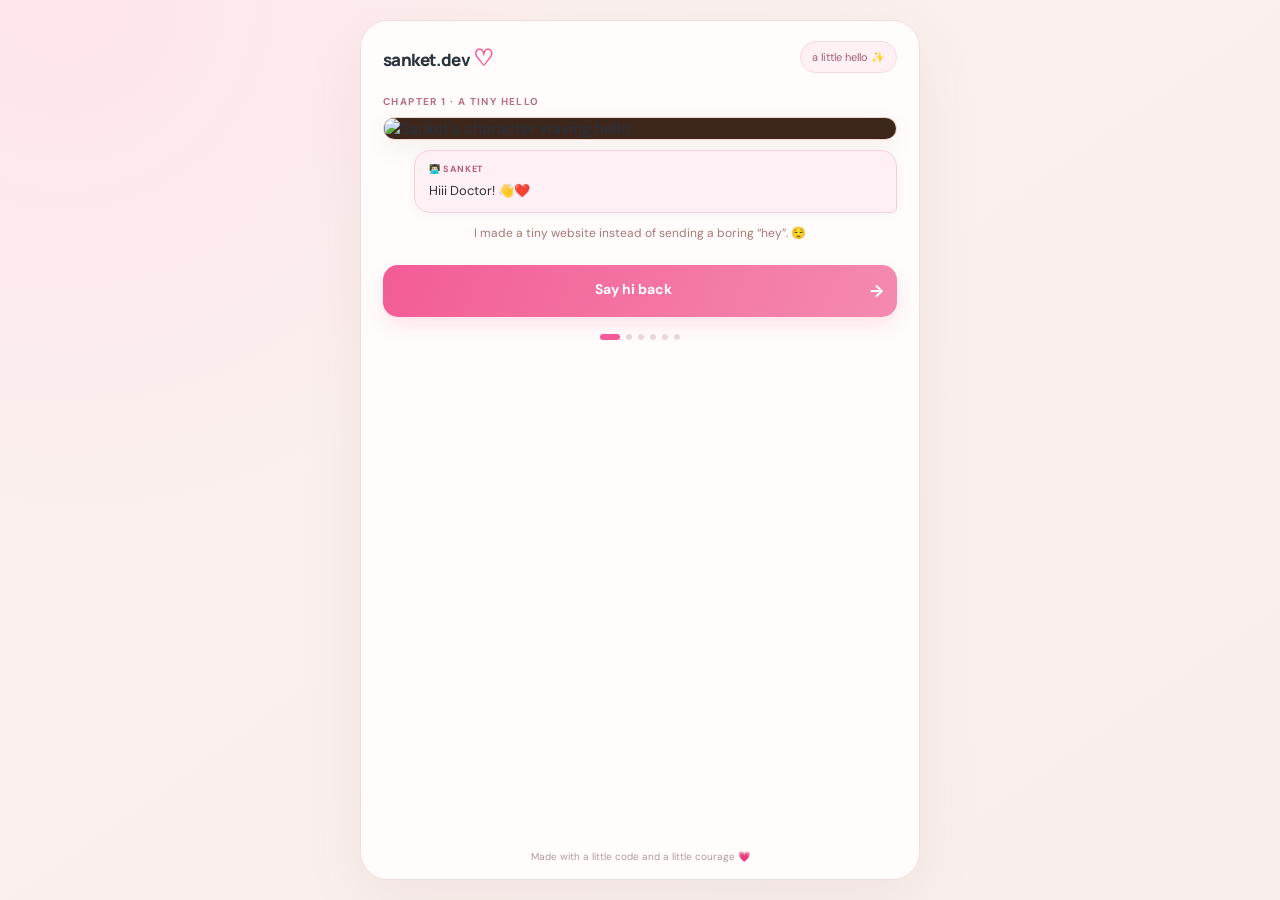
==== commit 6de82b1d: "Add files via upload" ====
--- a/index.html
+++ b/index.html
@@ -1,72 +1,125 @@
 <!doctype html>
 <html lang="en">
 <head>
-<meta charset="utf-8"><meta name="viewport" content="width=device-width, initial-scale=1, viewport-fit=cover">
-<meta name="theme-color" content="#fff5f0"><title>Hi, Doctor! 💗</title>
+<meta charset="utf-8">
+<meta name="viewport" content="width=device-width, initial-scale=1">
+<meta name="theme-color" content="#fff8f6">
+<title>Hi Doctor! — sanket.dev</title>
 <link rel="stylesheet" href="style.css">
 </head>
 <body>
-<div class="ambient a1"></div><div class="ambient a2"></div>
-<main class="app-shell">
-<header class="topbar"><div class="brand-mark">S<span>♥</span></div><div class="brand-copy"><strong>Sanket.dev</strong><small>a tiny corner of the internet</small></div><span class="top-pill">made with 💗</span></header>
+<main class="app">
+  <header class="nav">
+    <div class="wordmark">sanket.dev<span>♡</span></div>
+    <div class="nav-note">a little hello ✨</div>
+  </header>
 
-<section class="screen active" id="welcome">
-<div class="eyebrow">✦ A little something for you</div><h1>Hiii,<br><span class="pink">Doctor!</span> 🩺</h1>
-<p class="lead">I made you a tiny website. Yes, I could've just sent a message… but where's the fun in that? 😌</p>
-<div class="hero-stage">
-<div class="note note-left">hello, you ✨</div>
-<div class="character me-character" role="img" aria-label="Stylized illustration of Sanket wearing glasses and a black jacket"><div class="char-hair"></div><div class="char-face"><i class="eye e1"></i><i class="eye e2"></i><i class="glasses g1"></i><i class="glasses g2"></i><i class="bridge"></i><i class="smile"></i><i class="beard"></i></div><div class="neck"></div><div class="jacket"><i class="tee"></i><i class="jacket-line"></i></div><div class="hand wave">👋</div></div>
-<div class="speech">Hiii Doctor! 👋</div><div class="note note-right">100% handmade<br>0% chill 😅</div><div class="shadow"></div>
-</div>
-<button class="primary" data-next="hello">Okay, I'm listening 👀 <span>→</span></button><p class="tiny">Best enjoyed with sound on, but no sound required ✨</p>
-</section>
+  <!-- 1: Sanket says hi -->
+  <section class="scene active" id="scene-1">
+    <p class="eyebrow">Chapter 1 · A tiny hello</p>
+    <figure class="art"><img src="assets/story-panel-1.jpg" alt="Sanket's character waving hello"></figure>
+    <div class="speech one"><b>👨🏻‍💻 SANKET</b>Hiii Doctor! 👋❤️</div>
+    <p class="caption">I made a tiny website instead of sending a boring “hey”. 😌</p>
+    <button class="primary" data-next="scene-2">Say hi back <span>→</span></button>
+    <div class="progress"><i class="on"></i><i></i><i></i><i></i><i></i><i></i></div>
+  </section>
 
-<section class="screen" id="hello">
-<div class="eyebrow">Plot twist: you showed up 💫</div><h2>And then… <span class="pink">you arrived.</span></h2><p class="lead">Suddenly, this little corner got a lot cuter.</p>
-<div class="meet-stage">
-<div class="person"><div class="character mini me-character"><div class="char-hair"></div><div class="char-face"><i class="eye e1"></i><i class="eye e2"></i><i class="glasses g1"></i><i class="glasses g2"></i><i class="bridge"></i><i class="smile"></i><i class="beard"></i></div><div class="neck"></div><div class="jacket"><i class="tee"></i><i class="jacket-line"></i></div></div><span>Sanket</span></div>
-<div class="handshake">🤝<small>nice to meet you!</small></div>
-<div class="person her-enter"><div class="character mini her-character"><div class="long-hair"></div><div class="char-face"><i class="eye e1"></i><i class="eye e2"></i><i class="smile"></i><i class="bindi"></i></div><i class="earring left">✦</i><i class="earring right">✦</i><div class="neck"></div><div class="saree"><i class="saree-fold"></i><i class="saree-edge"></i></div></div><span>Doctor 💚</span></div><div class="her-speech">Hi! 😊</div><div class="heart">♡</div>
-</div>
-<div class="soft-card"><span>💬</span><p><strong>My opening line?</strong><br>I'm much smoother in code than in real life. Please be patient. 😂</p></div>
-<button class="primary" data-next="cafe">Continue the story <span>→</span></button>
-</section>
+  <!-- 2: She says hi -->
+  <section class="scene" id="scene-2">
+    <p class="eyebrow">Chapter 2 · Your turn</p>
+    <figure class="art"><img src="assets/story-panel-2.jpg" alt="The doctor character waving hello"></figure>
+    <div class="speech two"><b>👩🏻‍⚕️ DOCTOR</b>Hiii! 😊 So… you really made a whole website just to say hi?</div>
+    <div class="speech one"><b>👨🏻‍💻 SANKET</b>Obviously. A normal “hey” didn’t feel creative enough. 😂</div>
+    <button class="primary" data-next="scene-3">Okay, let's talk <span>→</span></button>
+    <button class="back" data-prev="scene-1">← Back</button>
+    <div class="progress"><i></i><i class="on"></i><i></i><i></i><i></i><i></i></div>
+  </section>
 
-<section class="screen" id="cafe">
-<div class="eyebrow">Chapter 02 · Café conversations ☕</div><h2>Tell me about <span class="pink">you.</span></h2><p class="lead">Here's what I remember about the lovely human behind the stethoscope…</p>
-<div class="cafe-scene"><div class="window">☀️</div><div class="cafe-people"><div class="cafe-avatar her-cafe">👩🏻‍⚕️</div><div class="cafe-avatar me-cafe">👨🏻‍💻</div></div><div class="table"></div><div class="cups">☕　　　　 ☕</div><div class="caption">coffee + conversations = a good start</div></div>
-<div class="interest-grid"><article><span>🍟</span><strong>Fries & biryani</strong><small>the important food groups</small></article><article><span>🎨</span><strong>Art & writing</strong><small>a creative soul</small></article><article><span>🩺</span><strong>MBBS life</strong><small>smart and hardworking</small></article><article><span>🚗</span><strong>Learning to drive</strong><small>future road-trip energy</small></article></div>
-<div class="soft-card"><span>🧑🏻‍💻</span><p><strong>And me?</strong><br>I love travelling, exploring new places, and building things with technology. Sometimes I build websites instead of just saying what I mean. Case in point: this one. 😅</p></div>
-<div class="green-card"><span>💚</span><p><strong>Green flags matter.</strong><br>Clear communication, emotional intelligence, and small thoughtful gestures. No disappearing acts—unless the Wi-Fi disappears.</p></div>
-<button class="primary" data-next="question">I have one important question… <span>→</span></button>
-</section>
+  <!-- 3: Her interests -->
+  <section class="scene" id="scene-3">
+    <p class="eyebrow">Chapter 3 · Your side</p>
+    <h2>First, tell me about you 💗</h2>
+    <figure class="art"><img src="assets/story-panel-4.jpg" alt="The doctor and Sanket chatting at the café"></figure>
+    <div class="speech two"><b>👩🏻‍⚕️ DOCTOR</b>I’m into art, writing, coffee, and good food. Fries and biryani are always a yes. 🍟🍛</div>
+    <div class="chips"><span>🎨 Art</span><span>✍️ Writing</span><span>☕ Coffee</span><span>🚗 Learning to drive</span><span>🍟 Fries</span><span>🍛 Biryani</span></div>
+    <button class="primary" data-next="scene-4">Your turn, Sanket →</button>
+    <button class="back" data-prev="scene-2">← Back</button>
+    <div class="progress"><i></i><i></i><i class="on"></i><i></i><i></i><i></i></div>
+  </section>
 
-<section class="screen" id="question">
-<div class="eyebrow">The very important food proposal 🍟</div><div class="food-art"><span>🍟</span><span>🍛</span><i>💗</i></div>
-<h2>Are you ready for<br><span class="pink">fries & biryani?</span></h2><p class="lead">Good food, zero pressure, and a chance to see if the conversation is as good offline. 😊</p>
-<div class="choices"><button class="primary" id="yesBtn">Yes, let's do it! 💗 <span>→</span></button><button class="secondary" id="thinkBtn">Need to think… 🤔</button></div>
-<div class="reaction" id="reaction" hidden aria-live="polite"></div><div class="dramatic" id="dramatic" hidden><div>😵‍💫</div><strong>Doctor, I need a doctor…</strong><p>Six “Need to think…” clicks. My dramatic little heart couldn't handle the suspense. 💔😂</p><button class="secondary" id="reviveBtn">Revive him? 🩹</button></div>
-<p class="tiny">P.S. Biryani is a serious commitment. I respect that. 😌</p>
-</section>
+  <!-- 4: His interests -->
+  <section class="scene" id="scene-4">
+    <p class="eyebrow">Chapter 4 · My side</p>
+    <h2>Now, a little about me 😎</h2>
+    <figure class="art"><img src="assets/story-panel-3.jpg" alt="Sanket and the doctor meeting in a café"></figure>
+    <div class="speech one"><b>👨🏻‍💻 SANKET · AI ENGINEER</b>I’m into travel, technology and building things. I love discovering new places, good music, and conversations that don’t feel forced. ✈️🤖</div>
+    <div class="speech two"><b>👩🏻‍⚕️ DOCTOR</b>Okay, AI Engineer… what’s your most important food opinion? 👀</div>
+    <button class="primary" data-next="scene-5">I think you can guess… <span>→</span></button>
+    <button class="back" data-prev="scene-3">← Back</button>
+    <div class="progress"><i></i><i></i><i></i><i class="on"></i><i></i><i></i></div>
+  </section>
 
-<section class="screen" id="connect">
-<div class="success">💗 ✨ 💗</div><div class="eyebrow">She said yes! 🥹</div><h2>Okay, one tiny<br><span class="pink">question, Doctor…</span></h2>
-<p class="lead">Since we agree on fries, biryani and good conversations… may I have your Instagram or phone number?</p>
-<div class="consent"><span>📱</span><strong>Only share what you're comfortable sharing. ❤️</strong><small>Your details will be submitted only when you tap the button below.</small></div>
-<form id="answerForm">
-<label for="contactChoice">What would you prefer to share?</label>
-<div class="radio-row"><label><input type="radio" name="contactChoice" value="Instagram" checked> Instagram</label><label><input type="radio" name="contactChoice" value="Phone number"> Phone number</label><label><input type="radio" name="contactChoice" value="Neither yet"> Not yet</label></div>
-<label for="contactValue" id="contactLabel">Instagram handle (optional)</label>
-<input id="contactValue" name="contactValue" type="text" maxlength="100" autocomplete="off" placeholder="@yourhandle">
-<label for="note">Anything you'd like to say? (optional)</label><textarea id="note" name="note" maxlength="500" rows="3" placeholder="A tiny message…"></textarea>
-<label class="consent-check"><input type="checkbox" id="consentCheck" required> I’m comfortable sharing the details I entered above with Sanket.</label>
-<button class="primary" type="submit" id="submitBtn">Send my answer 💌 <span>→</span></button>
-<p class="form-help" id="formStatus" aria-live="polite">This form needs a private form endpoint to be configured before it can send anything.</p>
-</form>
-<button class="text-button" id="skipBtn">I'll share when I'm ready 😊</button>
-<div class="reaction" id="skipMessage" hidden>No pressure at all. 😊 Thanks for checking out my little website, Doctor. Hope it made you smile. 🌷</div>
-<p class="tiny">You can leave the contact field blank or choose “Not yet”.</p>
-</section>
-<footer class="footer"><span>made with ☕, code & a tiny bit of courage</span><span id="progress">01 / 05</span></footer>
-</main><script src="script.js"></script>
-</body></html>+  <!-- 5: More conversation -->
+  <section class="scene" id="scene-5">
+    <p class="eyebrow">Chapter 5 · Important research</p>
+    <h2>We might have a shared priority 😂</h2>
+    <figure class="art"><img src="assets/cafe-shared-food.jpg" alt="The two characters sharing biryani and fries at a warm café"></figure>
+    <div class="speech two"><b>👩🏻‍⚕️ DOCTOR</b>Let me guess… food? 😄</div>
+    <div class="speech one"><b>👨🏻‍💻 SANKET</b>Correct. Especially fries and biryani. We’re already making excellent progress. 😂</div>
+    <p class="caption">Good food. Better conversations. Maybe a little chaos. 💗</p>
+    <button class="primary" data-next="scene-6">Ask the big question 🍟 <span>→</span></button>
+    <button class="back" data-prev="scene-4">← Back</button>
+    <div class="progress"><i></i><i></i><i></i><i></i><i class="on"></i><i></i></div>
+  </section>
+
+  <!-- 6: Biryani question -->
+  <section class="scene food-scene" id="scene-6">
+    <p class="eyebrow">Chapter 6 · A very serious question</p>
+    <h2>Are you up for fries<br>and biryani? 🍟🍛</h2>
+    <figure class="art"><img src="assets/fries-biryani-question.jpg" alt="The couple asking about fries and biryani in real life"></figure>
+    <div class="speech one"><b>👨🏻‍💻 SANKET</b>Same food. Better conversations. Let’s see where this goes… ❤️</div>
+    <button class="primary" id="yes-button">Yesss! 😍 <span>♥</span></button>
+    <button class="secondary" id="think-button">Give me a moment… 🤔</button>
+    <p class="reaction" id="reaction" aria-live="polite"></p>
+    <div class="progress"><i></i><i></i><i></i><i></i><i></i><i class="on"></i></div>
+  </section>
+
+  <!-- 7: Happy response scene -->
+  <section class="scene" id="scene-7">
+    <p class="eyebrow">Chapter 7 · Well, this got exciting 💗</p>
+    <figure class="art celebration-art"><img src="assets/meet-soon-celebration.jpg" alt="The couple celebrating with the message We'll meet soon then"></figure>
+    <p class="caption">I’m smiling already. 🥹❤️</p>
+    <button class="primary" data-next="scene-contact">One last little thing <span>→</span></button>
+    <button class="back" data-prev="scene-6">← Back</button>
+    <div class="progress"><i></i><i></i><i></i><i></i><i></i><i></i><i class="on"></i></div>
+  </section>
+
+  <!-- Optional contact follow-up -->
+  <section class="scene" id="scene-contact">
+    <p class="eyebrow">One last little question 💌</p>
+    <h2>Keep the conversation going?</h2>
+    <figure class="art contact-art"><img src="assets/cafe-shared-food.jpg" alt="The two characters smiling together over café food"></figure>
+    <p class="body-copy">If you're comfortable, you can share your Instagram or phone number. “Not yet” is completely okay, too. 💗</p>
+    <form id="contact-form">
+      <div class="choices">
+        <label><input type="radio" name="contactType" value="Instagram" checked><span>Instagram</span></label>
+        <label><input type="radio" name="contactType" value="Phone number"><span>Phone number</span></label>
+        <label><input type="radio" name="contactType" value="Not yet"><span>Not yet 😊</span></label>
+      </div>
+      <label class="field-label" for="contact">Optional contact</label>
+      <input id="contact" name="contact" type="text" placeholder="Your Instagram ID (e.g. @yourname)" autocomplete="off">
+      <label class="field-label" for="message">A little message (optional)</label>
+      <textarea id="message" name="message" rows="2" placeholder="Anything you'd like to say…"></textarea>
+      <label class="consent"><input type="checkbox" id="consent"><span>I'm comfortable sharing the details I entered.</span></label>
+      <button class="primary" type="submit">Send my answer <span>♡</span></button>
+      <p class="privacy">No pressure at all. The fries will survive either way. 🍟</p>
+      <p class="form-status" id="form-status" aria-live="polite"></p>
+    </form>
+    <button class="back" data-prev="scene-6">← Back</button>
+  </section>
+  <footer>Made with a little code and a little courage 💗</footer>
+</main>
+<script>window.FORM_ENDPOINT = "https://formspree.io/f/moejgpkd";</script>
+<script src="script.js"></script>
+</body>
+</html>
--- a/style.css
+++ b/style.css
@@ -1,2 +1,24 @@
-@import url('https://fonts.googleapis.com/css2?family=DM+Sans:wght@400;500;600;700&family=Playfair+Display:wght@600;700;800&display=swap');
-:root{--ink:#29233b;--muted:#756e83;--pink:#c74f78;--line:#f0dfe0}*{box-sizing:border-box}body{margin:0;min-height:100vh;background:linear-gradient(145deg,#fff8f3,#fff0f4 52%,#f1f6ff);font-family:'DM Sans',sans-serif;color:var(--ink);overflow-x:hidden}.ambient{position:fixed;border-radius:50%;opacity:.5;pointer-events:none}.a1{width:240px;height:240px;top:-100px;right:-80px;background:#ffdce7}.a2{width:180px;height:180px;bottom:4%;left:-100px;background:#d9f2e6}.app-shell{position:relative;width:min(100%,560px);min-height:100vh;margin:auto;padding:18px 20px 14px;display:flex;flex-direction:column}.topbar{display:flex;align-items:center;gap:10px;margin-bottom:24px}.brand-mark{width:40px;height:40px;border-radius:14px;background:#fff;display:grid;place-items:center;font-weight:800;font-size:20px;box-shadow:0 5px 18px #e9cbd5;color:var(--pink);position:relative}.brand-mark span{font-size:10px;position:absolute;right:6px;top:5px}.brand-copy{display:flex;flex-direction:column;gap:2px}.brand-copy strong{font-size:14px}.brand-copy small{font-size:10px;color:var(--muted)}.top-pill{margin-left:auto;background:#fff9;border:1px solid #f4e4e7;border-radius:30px;padding:8px 10px;font-size:10px;color:#a15b76}.screen{display:none;animation:in .5s ease both;flex:1}.screen.active{display:flex;flex-direction:column}@keyframes in{from{opacity:0;transform:translateY(14px)}to{opacity:1;transform:translateY(0)}}.eyebrow{font-size:11px;letter-spacing:.08em;text-transform:uppercase;color:#a85c79;font-weight:700;margin:7px 0 12px}h1,h2{font-family:'Playfair Display',serif;letter-spacing:-.04em;margin:0;line-height:1.04}h1{font-size:clamp(48px,13vw,72px)}h2{font-size:clamp(34px,9vw,47px)}.pink{color:var(--pink)}.lead{font-size:14px;line-height:1.7;color:var(--muted);margin:15px 0 18px}.hero-stage{height:285px;position:relative;display:flex;align-items:flex-end;justify-content:center;margin:2px 0 18px;overflow:hidden;border-radius:28px;background:linear-gradient(155deg,#ffeaf0,#fff4ed 58%,#e9f5ed);border:1px solid #f9dfe5}.character{position:relative;width:145px;height:220px;flex:none;z-index:2;animation:walk 1s cubic-bezier(.2,.8,.2,1) both;transform-origin:bottom center}.char-hair{position:absolute;z-index:4;width:91px;height:51px;left:27px;top:7px;background:#241d23;border-radius:50% 50% 20% 20%;transform:rotate(-4deg)}.char-face{position:absolute;z-index:3;top:25px;left:37px;width:72px;height:75px;border-radius:44% 44% 48% 48%;background:#c98262;box-shadow:inset -5px -2px #b87358}.eye{position:absolute;top:35px;width:5px;height:6px;border-radius:50%;background:#34232a}.e1{left:16px}.e2{right:16px}.glasses{position:absolute;top:32px;width:30px;height:23px;border:3px solid #272a31;border-radius:7px;background:#ffffff20}.g1{left:3px}.g2{right:3px}.bridge{position:absolute;top:42px;left:31px;width:10px;height:3px;background:#272a31}.smile{position:absolute;left:27px;top:54px;width:18px;height:8px;border-bottom:2px solid #6e3034;border-radius:50%}.beard{position:absolute;left:4px;right:4px;bottom:-1px;height:25px;background:#30242a;border-radius:0 0 45% 45%;clip-path:polygon(0 0,18% 12%,35% 22%,50% 25%,68% 20%,83% 10%,100% 0,90% 65%,65% 100%,38% 100%,12% 60%)}.neck{position:absolute;top:91px;left:58px;width:30px;height:27px;background:#bd795d;z-index:2}.jacket{position:absolute;top:110px;left:13px;width:119px;height:105px;background:#202a39;border-radius:27px 27px 6px 6px;z-index:2;overflow:hidden;border-top:4px solid #e6e8ec}.tee{position:absolute;left:40px;top:0;width:38px;height:76px;background:#fff;clip-path:polygon(0 0,100% 0,62% 100%,40% 100%)}.jacket-line{position:absolute;left:58px;top:0;width:3px;height:80px;background:#f4f4f5}.hand{position:absolute;right:-2px;top:87px;font-size:27px;z-index:5;animation:wave 1.4s infinite}.note{position:absolute;font-size:10px;line-height:1.5;color:#9d5873;background:#ffffffdf;border:1px solid #f6dce4;padding:8px 10px;border-radius:12px;box-shadow:0 6px 18px #d6a7b52b}.note-left{left:12px;top:36px;transform:rotate(-6deg)}.note-right{right:10px;top:88px;transform:rotate(5deg)}.speech{position:absolute;z-index:7;top:27px;left:50%;transform:translateX(-50%);background:#fff;border:1px solid #f4d9e1;padding:10px 13px;border-radius:15px;box-shadow:0 7px 22px #b76a7d22;font-size:12px;font-weight:700;animation:bob 2s infinite}.shadow{position:absolute;bottom:7px;width:180px;height:17px;background:#b27b8c24;border-radius:50%}.primary,.secondary,.text-button{font-family:inherit;font-size:13px;font-weight:700;border:0;border-radius:16px;padding:15px 17px;cursor:pointer;display:flex;align-items:center;justify-content:center;gap:10px;width:100%;transition:transform .2s}.primary{background:linear-gradient(110deg,#e86e91,#d95880);color:#fff;box-shadow:0 10px 22px #d9588036}.primary span{font-size:18px;margin-left:auto}.secondary{background:#fff;color:#72586b;border:1px solid #efd9e2}.text-button{background:transparent;color:#8a7180}.tiny{text-align:center;font-size:10px;color:#a49aa6;margin:12px 0 5px;line-height:1.5}.meet-stage{height:300px;position:relative;border-radius:28px;background:linear-gradient(140deg,#f5e8fa,#fff1e8 55%,#e4f5ec);border:1px solid #f1e0e7;overflow:hidden;display:flex;align-items:flex-end;justify-content:space-around;padding:0 5px;margin:5px 0 18px}.person{display:flex;flex-direction:column;align-items:center;z-index:2}.person>span{font-size:11px;background:#fff;padding:6px 11px;border-radius:20px;margin-bottom:13px}.mini{transform:scale(.78);transform-origin:bottom center;margin-bottom:-5px}.her-character{animation:enterRight 1s .3s both}.long-hair{position:absolute;z-index:2;top:0;left:21px;width:100px;height:143px;border-radius:48% 48% 16% 16%;background:#241c22}.her-character .char-face{top:25px;left:42px;width:61px;height:70px;background:#e3ac8b;box-shadow:inset -4px -2px #cf977b}.her-character .eye{top:34px}.her-character .smile{top:51px;border-color:#a84f5d}.bindi{position:absolute;left:29px;top:24px;width:5px;height:5px;background:#b73555;border-radius:50%}.earring{position:absolute;z-index:6;top:78px;color:#d9b65e;font-size:17px}.earring.left{left:27px}.earring.right{right:27px}.saree{position:absolute;top:110px;left:9px;width:125px;height:106px;background:#789c7b;border-radius:23px 23px 0 0;overflow:hidden;z-index:3}.saree-fold{position:absolute;inset:0;background:linear-gradient(125deg,transparent 0 32%,#c4a05c 33% 37%,#64896c 38% 62%,#e1c477 63% 67%,#789f7d 68%)}.saree-edge{position:absolute;right:8px;top:0;width:8px;height:100%;background:#c8a45d}.handshake{position:absolute;top:47%;left:50%;transform:translate(-50%,-50%);font-size:32px;z-index:5;display:flex;flex-direction:column;align-items:center;animation:bob 2s infinite}.handshake small{font-size:9px;color:#9b6479;background:#fff;padding:5px 7px;border-radius:8px;white-space:nowrap}.her-speech{position:absolute;right:13px;top:22px;z-index:6;background:#fff;padding:10px;border-radius:14px;font-size:12px}.heart{position:absolute;top:38px;left:20px;font-size:30px;color:#e8789b;animation:bob 2.5s infinite}.soft-card,.green-card{display:flex;gap:12px;align-items:flex-start;background:#ffffffb8;border:1px solid #f1e1e7;border-radius:18px;padding:14px;margin:0 0 14px}.soft-card>span,.green-card>span{font-size:23px}.soft-card p,.green-card p{margin:0;font-size:12px;line-height:1.65;color:var(--muted)}.soft-card strong,.green-card strong{color:var(--ink)}.green-card{background:#eff8f0;border-color:#d8ebdc;margin-bottom:16px}.cafe-scene{height:205px;position:relative;overflow:hidden;border-radius:24px;margin:0 0 17px;background:linear-gradient(#f8e5dc,#fff0e8);border:1px solid #f0dbd6}.window{position:absolute;top:15px;left:18px;width:105px;height:78px;border:5px solid #fffaf0;border-radius:7px;background:linear-gradient(140deg,#c7e6ed,#f7e9cb);display:grid;place-items:center;font-size:25px}.cafe-people{position:absolute;bottom:38px;left:22%;right:22%;display:flex;justify-content:space-between}.cafe-avatar{font-size:45px;width:75px;height:90px;border-radius:30px 30px 0 0;text-align:center;padding-top:5px}.her-cafe{background:#789a7a}.me-cafe{background:#303c4d}.table{position:absolute;bottom:39px;left:7%;right:7%;height:22px;border-radius:50%;background:#b77c63;box-shadow:0 6px #99614f}.cups{position:absolute;bottom:48px;left:31%;right:30%;z-index:4;font-size:20px}.caption{position:absolute;bottom:8px;left:0;right:0;text-align:center;font-size:10px;color:#9b695d}.interest-grid{display:grid;grid-template-columns:1fr 1fr;gap:9px;margin-bottom:14px}.interest-grid article{padding:13px 10px;border-radius:17px;border:1px solid #f2e2e8;background:#ffffffc9;display:grid;grid-template-columns:34px 1fr;align-items:center;column-gap:7px}.interest-grid article>span{font-size:25px;grid-row:span 2}.interest-grid strong{font-size:11px}.interest-grid small{font-size:9px;color:#9a8b9a;margin-top:3px}.food-art{height:135px;display:flex;align-items:center;justify-content:center;gap:17px;position:relative}.food-art span{display:grid;place-items:center;width:90px;height:90px;border-radius:22px;background:#fff;box-shadow:0 12px 28px #c77d8e20;font-size:48px;animation:bob 2.5s infinite}.food-art span:nth-child(2){animation-delay:.3s}.food-art i{position:absolute;right:16%;top:5px;font-style:normal;font-size:25px;animation:beat 1.4s infinite}.choices{display:flex;flex-direction:column;gap:10px;margin-top:8px}.reaction{background:#fff;border:1px solid #f1dce4;border-radius:16px;padding:13px;margin-top:13px;font-size:12px;line-height:1.6;color:#8b526b;text-align:center}.dramatic{margin-top:15px;border-radius:20px;padding:18px;text-align:center;background:#f3eafb;border:1px solid #e5d7f3}.dramatic div{font-size:46px;animation:wave 1s infinite}.dramatic p{font-size:12px;line-height:1.6;color:#796c88}.success{text-align:center;font-size:28px;letter-spacing:8px;margin:15px 0;animation:beat 1.4s infinite}.consent{background:#eff8f0;border:1px solid #d6ebdc;border-radius:20px;padding:17px;display:flex;flex-direction:column;align-items:center;text-align:center;gap:9px;margin:5px 0 15px}.consent>span{font-size:32px}.consent strong{font-size:13px}.consent small{font-size:11px;line-height:1.5;color:#728577}form{background:#ffffffc9;border:1px solid #f1dfe5;border-radius:20px;padding:15px;display:flex;flex-direction:column;gap:9px}form>label{font-size:12px;font-weight:700;margin-top:3px}.radio-row{display:flex;flex-wrap:wrap;gap:8px}.radio-row label{display:flex;align-items:center;gap:5px;border:1px solid #eedde4;border-radius:20px;padding:9px;font-size:11px;background:#fff}input[type=radio],input[type=checkbox]{accent-color:#d95880}input[type=text],input[type=tel],textarea{width:100%;font:inherit;font-size:13px;border:1px solid #ead8e0;border-radius:12px;padding:12px;background:#fff;color:var(--ink);outline-color:#df7a98}textarea{resize:vertical}.consent-check{display:flex;align-items:flex-start;gap:8px;font-weight:500!important;line-height:1.5;color:#756e83}form .primary{margin-top:3px}.form-help{font-size:10px;line-height:1.5;color:#9a7185;margin:0;text-align:center}.footer{display:flex;justify-content:space-between;align-items:center;padding-top:18px;margin-top:auto;font-size:9px;color:#a89aa5}.footer span:last-child{font-weight:700;letter-spacing:.08em}[hidden]{display:none!important}@keyframes bob{0%,100%{transform:translateY(0)}50%{transform:translateY(-7px)}}@keyframes beat{0%,100%{transform:scale(1)}15%{transform:scale(1.15)}30%{transform:scale(1)}}@keyframes walk{from{transform:translateX(-70px);opacity:0}to{transform:translateX(0);opacity:1}}@keyframes enterRight{from{transform:translateX(70px) scale(.78);opacity:0}to{transform:translateX(0) scale(.78);opacity:1}}@keyframes wave{0%,100%{transform:rotate(-7deg)}50%{transform:rotate(9deg)}}@media(min-width:520px){.app-shell{padding:25px 28px 18px}.hero-stage{height:310px}.lead{font-size:15px}}@media(prefers-reduced-motion:reduce){*,*:before,*:after{animation-duration:.01ms!important;animation-iteration-count:1!important;scroll-behavior:auto!important}}
+@import url('https://fonts.googleapis.com/css2?family=DM+Sans:wght@400;500;600;700&family=Manrope:wght@400;500;600;700;800&display=swap');
+:root{--pink:#f35c96;--pink2:#f48ab0;--ink:#29333e;--muted:#77727a;--line:#f1dcdf}
+*{box-sizing:border-box}
+body{margin:0;min-height:100vh;background:radial-gradient(circle at 5% 0,#ffe5ec,transparent 34%),linear-gradient(145deg,#fbf0ed,#f8efec);font-family:'DM Sans',sans-serif;color:var(--ink);padding:20px}
+.app{width:min(100%,560px);margin:0 auto;min-height:calc(100vh - 40px);background:rgba(255,253,252,.96);border:1px solid #f0dfe0;border-radius:28px;box-shadow:0 20px 60px #93676a16;padding:20px 22px 14px;display:flex;flex-direction:column;overflow:hidden}
+.nav{display:flex;align-items:center;justify-content:space-between;margin-bottom:18px}.wordmark{font:800 17px Manrope,sans-serif;letter-spacing:-.6px}.wordmark span{color:var(--pink);font-size:23px;margin-left:3px}.nav-note{font-size:11px;color:#a35e77;background:#fff0f4;border:1px solid #f7d8e0;padding:8px 11px;border-radius:99px}
+.scene{display:none;animation:enter .32s ease}.scene.active{display:block}@keyframes enter{from{opacity:0;transform:translateY(8px)}to{opacity:1;transform:translateY(0)}}
+.eyebrow{text-transform:uppercase;letter-spacing:1.4px;font-size:10px;font-weight:700;color:#b86e85;margin:4px 0 9px}
+h1,h2{font-family:Manrope,sans-serif;letter-spacing:-1px;line-height:1.12;margin:0 0 12px}h1{font-size:clamp(32px,7vw,43px)}h2{font-size:clamp(25px,5.6vw,32px)}
+.art{margin:0;border-radius:21px;overflow:hidden;background:#fae5da;border:1px solid #efd5cb;box-shadow:0 8px 24px #5e342b12}.art img{width:100%;height:auto;max-height:640px;object-fit:contain;display:block;background:#3d261c}
+.caption{text-align:center;color:#a87876;font-size:12px;line-height:1.5;margin:11px 0 13px}
+.primary,.secondary{width:100%;border-radius:15px;padding:15px 14px;font:700 14px 'DM Sans',sans-serif;cursor:pointer;transition:transform .15s,box-shadow .15s}.primary{background:linear-gradient(110deg,var(--pink),var(--pink2));border:0;color:white;box-shadow:0 8px 18px #f36d9b2c;margin-top:10px}.primary span{float:right;font-size:17px}.primary:active,.secondary:active{transform:scale(.985)}.secondary{margin-top:9px;border:1px solid #e9d6d9;background:#fffaf9;color:#504750}
+.back{display:block;border:0;background:none;color:#987583;font:500 12px 'DM Sans',sans-serif;padding:9px;margin:2px auto 0;cursor:pointer}
+.progress{display:flex;justify-content:center;gap:6px;margin:17px 0 4px}.progress i{width:6px;height:6px;border-radius:99px;background:#e8d7dc}.progress i.on{width:20px;background:var(--pink)}
+.speech{max-width:94%;border-radius:16px;padding:12px 14px;font-size:13px;line-height:1.5;box-shadow:0 4px 13px #6b4a4a0a;margin-top:10px}.speech b{display:block;font-size:9px;letter-spacing:.8px;color:#b65e7d;margin-bottom:4px}.speech.one{margin-left:auto;background:#fff0f5;border:1px solid #f4d0dd;border-bottom-right-radius:5px}.speech.two{margin-right:auto;background:#fff;border:1px solid #f0dce1;border-bottom-left-radius:5px}
+.chips{display:flex;gap:7px;flex-wrap:wrap;margin:12px 0}.chips span{border:1px solid #f0dce0;border-radius:99px;background:#fffaf9;padding:7px 10px;font-size:11px;color:#806b76}
+.food-scene h2 em{font-style:normal;color:#e85f91}.reaction{min-height:38px;text-align:center;color:#b75b7b;font-size:12px;line-height:1.45;margin:10px 3px 0}
+.body-copy{font-size:13px;line-height:1.6;color:#706e77}.contact-art img{max-height:350px}
+.choices{display:grid;grid-template-columns:repeat(3,1fr);gap:6px;margin:13px 0}.choices label input{position:absolute;opacity:0}.choices label span{display:flex;align-items:center;justify-content:center;text-align:center;min-height:42px;padding:7px;border:1px solid #efdcdf;border-radius:12px;background:#fff;color:#766973;font-size:11px}.choices input:checked+span{background:#fff0f5;border-color:#f18aab;color:#bd5278;font-weight:700}
+.field-label{display:block;font-size:11px;color:#8a7880;font-weight:700;margin:11px 0 5px}input[type=text],input[type=tel],textarea{width:100%;border:1px solid #ecdfe0;background:#fffdfc;border-radius:12px;padding:12px;font:13px 'DM Sans',sans-serif;color:var(--ink);outline:none}textarea{resize:vertical}input:focus,textarea:focus{border-color:#ed91ad;box-shadow:0 0 0 3px #fce4ec}.consent{display:flex;gap:8px;align-items:flex-start;font-size:11px;color:#827780;line-height:1.45;margin:12px 0}.consent input{accent-color:var(--pink);margin-top:2px}.privacy{text-align:center;color:#9c8b92;font-size:10px;line-height:1.5;margin:11px 5px}.form-status{text-align:center;color:#ad5375;font-size:12px;line-height:1.5}
+footer{text-align:center;color:#b09aa1;font-size:10px;margin-top:auto;padding:20px 0 2px}
+@media(max-width:480px){body{padding:0;background:#fff8f6}.app{width:100%;min-height:100vh;border-radius:0;border:0;padding:17px 16px 12px;box-shadow:none}.art img{max-height:none}}
+
+.celebration-art img{max-height:680px;object-fit:contain;}
